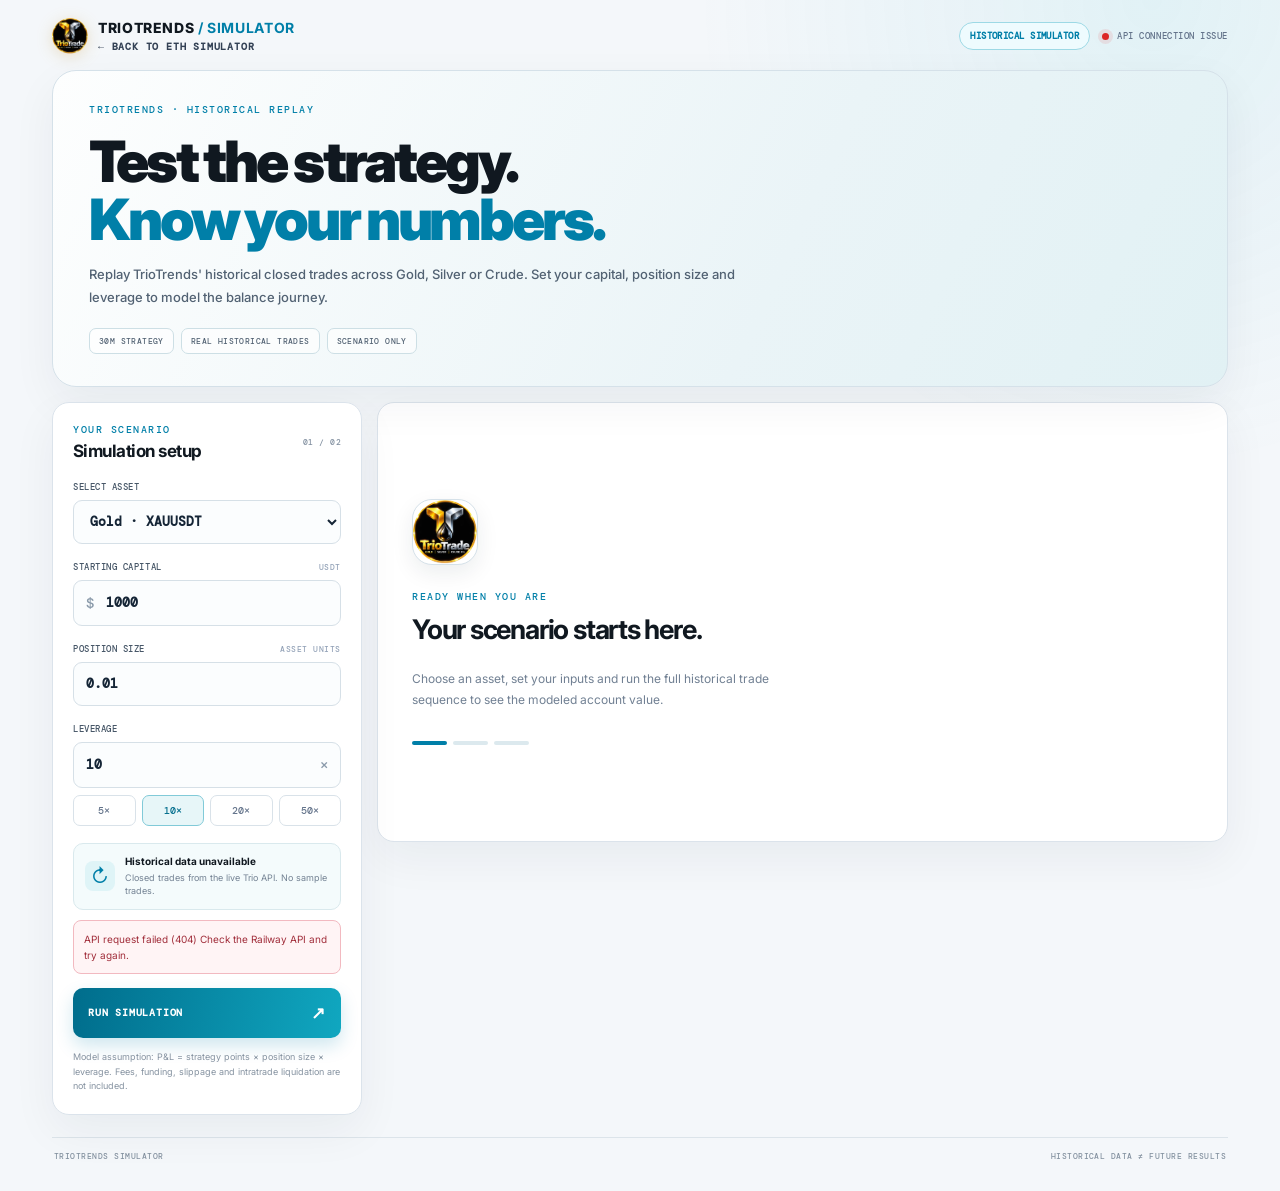
==== trio/index.html @ 28273175 "TRIO SIM v1.01.2" ====
<!doctype html>
<html lang="en">
<head>
<meta charset="utf-8">
<meta name="viewport" content="width=device-width,initial-scale=1,viewport-fit=cover">
<meta name="theme-color" content="#f8fafc">
<title>TrioTrade Simulator | ETHSim</title>
<link rel="stylesheet" href="/trio/trio.css?v=1">
</head>
<body>
<div class="shell">
  <header class="topbar">
    <div class="brand-wrap">
      <img class="brand-logo" src="/trio/trio-logo.png" alt="TrioTrade logo">
      <div class="brand-copy"><div class="brand-name">TRIOTRENDS <span>/ SIMULATOR</span></div><a class="back" href="/" aria-label="Back to ETH simulator">← BACK TO ETH SIMULATOR</a></div>
    </div>
    <div class="top-actions"><span class="install-chip">HISTORICAL SIMULATOR</span><div class="api-state"><i id="apiDot"></i><span id="apiState">CONNECTING TO TRIO API</span></div></div>
  </header>

  <section class="hero">
    <div class="eyebrow">TRIOTRENDS · HISTORICAL REPLAY</div>
    <div class="hero-grid">
      <div>
        <h1>Test the strategy.<br><span>Know your numbers.</span></h1>
        <p>Replay TrioTrends' historical closed trades across Gold, Silver or Crude. Set your capital, position size and leverage to model the balance journey.</p>
        <div class="pills"><span>30M STRATEGY</span><span>REAL HISTORICAL TRADES</span><span>SCENARIO ONLY</span></div>
  </section>

  <main class="layout">
    <aside class="panel controls">
      <div class="panel-head"><div><div class="kicker">YOUR SCENARIO</div><h2>Simulation setup</h2></div><span class="step">01 / 02</span></div>
      <label for="asset">SELECT ASSET</label>
      <select id="asset"><option value="GOLD">Gold · XAUUSDT</option><option value="SILVER">Silver · XAGUSDT</option><option value="CRUDE">Crude · CLUSDT</option></select>
      <div class="field"><label for="capital">STARTING CAPITAL <small>USDT</small></label><div class="input-wrap"><span>$</span><input id="capital" type="number" min="0.01" step="any" value="1000" inputmode="decimal"></div></div>
      <div class="field"><label for="size">POSITION SIZE <small>ASSET UNITS</small></label><input id="size" type="number" min="0.000001" step="any" value="0.01" inputmode="decimal"></div>
      <div class="field"><label for="leverage">LEVERAGE</label><div class="input-wrap"><input id="leverage" type="number" min="1" max="125" step="1" value="10" inputmode="numeric"><span class="suffix">×</span></div><div class="quick-leverage"><button type="button" data-lev="5">5×</button><button type="button" data-lev="10" class="chosen">10×</button><button type="button" data-lev="20">20×</button><button type="button" data-lev="50">50×</button></div></div>
      <div class="data-note"><span class="note-icon">↻</span><div><strong id="historyLabel">Loading historical trades…</strong><small>Closed trades from the live Trio API. No sample trades.</small></div></div>
      <div id="error" class="error" role="alert" hidden></div>
      <button id="run" class="run-button" type="button"><span>RUN SIMULATION</span><b>↗</b></button>
      <p class="model-note">Model assumption: P&amp;L = strategy points × position size × leverage. Fees, funding, slippage and intratrade liquidation are not included.</p>
    </aside>

    <section class="results-column">
      <div id="empty" class="panel empty-state"><div class="empty-mark"><img src="/trio/trio-logo.png" alt=""></div><div class="kicker">READY WHEN YOU ARE</div><h2>Your scenario starts here.</h2><p>Choose an asset, set your inputs and run the full historical trade sequence to see the modeled account value.</p><div class="empty-line"><span></span><span></span><span></span></div></div>
      <div id="results" hidden>
        <div class="result-heading"><div><div class="kicker" id="resultAsset">GOLD · HISTORICAL REPLAY</div><h2>Scenario results</h2><p id="resultPeriod">Based on historical closed trades.</p></div><span class="result-tag">SIMULATED</span></div>
        <div class="summary-grid">
          <article class="summary-card final-card"><span>FINAL BALANCE</span><strong id="finalBalance">$0.00</strong><small id="balanceChange">From $0.00 starting capital</small></article>
          <article class="summary-card"><span>NET P&amp;L</span><strong id="netPnl">$0.00</strong><small>Modeled, before costs</small></article>
          <article class="summary-card"><span>ROI</span><strong id="roi">0.00%</strong><small>Against starting capital</small></article>
          <article class="summary-card"><span>WIN RATE</span><strong id="winRate">0.00%</strong><small id="tradeCount">0 trades executed</small></article>
        </div>
        <div class="panel chart-panel"><div class="panel-head"><div><div class="kicker">EQUITY CURVE</div><h3>Balance through history</h3></div><span class="chart-unit">USDT</span></div><div id="chart" class="chart"><div class="chart-placeholder">Run a simulation to render the balance curve.</div></div><div class="chart-foot"><span>START <b id="chartStart">$0.00</b></span><span>LOWEST BALANCE <b id="lowestBalance">$0.00</b></span><span>END <b id="chartEnd">$0.00</b></span></div></div>
        <div class="stats-grid">
          <div class="stat-tile"><span>WINNING TRADES</span><b id="wins">0</b></div><div class="stat-tile"><span>LOSING TRADES</span><b id="losses">0</b></div><div class="stat-tile"><span>MAX DRAWDOWN</span><b id="drawdown">$0.00</b></div><div class="stat-tile"><span>LEVERAGE</span><b id="resultLeverage">10×</b></div>
        </div>
        <div class="panel trades-panel"><div class="panel-head"><div><div class="kicker">TRADE-BY-TRADE</div><h3>Historical replay log</h3></div><span class="step" id="tradeCountBadge">0 TRADES</span></div><div class="table-wrap"><table><thead><tr><th>#</th><th>SIDE</th><th>ENTRY</th><th>EXIT</th><th>POINTS</th><th>MODELED P&amp;L</th><th>BALANCE</th></tr></thead><tbody id="tradeRows"></tbody></table></div><div class="table-foot" id="tableFoot"></div></div>
      </div>
    </section>
  </main>
  <footer>TRIOTRENDS SIMULATOR <span>HISTORICAL DATA ≠ FUTURE RESULTS</span></footer>
</div>
<script src="/trio/trio.js?v=1"></script>
</body>
</html>
---- trio/trio.css ----
@import url('https://fonts.googleapis.com/css2?family=DM+Mono:wght@400;500&family=Inter:wght@400;500;600;700;800;900&display=swap');
:root{--ink:#101820;--muted:#64748b;--line:#dbe3eb;--panel:#fff;--bg:#f4f7fa;--cyan:#007fa8;--cyan2:#20b5cf;--green:#087f5b;--red:#c43b4d;--gold:#c68a17;--shadow:0 16px 45px rgba(17,38,56,.055)}
*{box-sizing:border-box}html{background:var(--bg);scroll-behavior:smooth}body{margin:0;color:var(--ink);font-family:Inter,system-ui,sans-serif;background:radial-gradient(ellipse at 90% 0%,rgba(32,181,207,.09),transparent 28%),var(--bg)}button,input,select{font:inherit}.shell{max-width:1220px;margin:0 auto;padding:18px 22px 30px}.topbar{display:flex;align-items:center;justify-content:space-between;margin-bottom:16px}.back{display:inline-flex;gap:9px;align-items:center;text-decoration:none;color:#334155;font:800 10px 'DM Mono',monospace;letter-spacing:.08em}.back:first-letter{font-size:18px}.back:hover{color:var(--cyan)}.api-state{display:flex;gap:8px;align-items:center;color:#64748b;font:500 9px 'DM Mono',monospace;letter-spacing:.06em}.api-state i{width:7px;height:7px;border-radius:50%;background:#d97706;box-shadow:0 0 0 4px rgba(217,119,6,.1)}.api-state.online i{background:#059669;box-shadow:0 0 0 4px rgba(5,150,105,.1)}.api-state.offline i{background:#dc2626;box-shadow:0 0 0 4px rgba(220,38,38,.1)}.hero{position:relative;overflow:hidden;border:1px solid #d5e1e9;border-radius:24px;background:linear-gradient(115deg,#fdfefe 0%,#eaf4f7 62%,#e1f1f4 100%);padding:32px 36px;box-shadow:var(--shadow)}.eyebrow,.kicker{color:var(--cyan);font:500 10px 'DM Mono',monospace;letter-spacing:.15em}.hero-grid{display:grid;grid-template-columns:minmax(0,1fr) 300px;align-items:center;gap:20px}.hero h1{font-size:clamp(34px,5vw,57px);line-height:1.02;letter-spacing:-.055em;margin:17px 0 14px;font-weight:900}.hero h1 span{color:var(--cyan)}.hero p{max-width:650px;margin:0;color:#526273;font-size:13px;line-height:1.75;font-weight:500}.pills{display:flex;flex-wrap:wrap;gap:7px;margin-top:19px}.pills span{padding:7px 9px;border:1px solid #cddfe5;border-radius:7px;background:rgba(255,255,255,.65);color:#526273;font:500 8px 'DM Mono',monospace;letter-spacing:.05em}.hero-orbit{height:210px;position:relative;display:grid;place-items:center}.orbit-ring{position:absolute;border:1px solid rgba(0,127,168,.22);border-radius:50%;transform:rotate(-25deg)}.ring-a{width:180px;height:180px}.ring-b{width:240px;height:118px;transform:rotate(45deg)}.orbit-core,.empty-mark{display:grid;place-items:center;width:86px;height:86px;border-radius:26px;background:linear-gradient(145deg,#0b2637,#006f8e);color:#fff;font-size:36px;font-weight:900;letter-spacing:-.08em;box-shadow:0 16px 35px rgba(0,127,168,.24);transform:rotate(-7deg)}.orbit-core span,.empty-mark span{color:#5ee1e6;font-size:18px;align-self:start;margin-top:20px;margin-left:-3px}.orbit-tag{position:absolute;padding:6px 9px;border-radius:7px;background:#fff;border:1px solid var(--line);font:500 8px 'DM Mono',monospace;box-shadow:0 4px 12px rgba(0,0,0,.04)}.tag-gold{top:18px;left:45px;color:#9a6a0a}.tag-silver{right:18px;top:60px;color:#475569}.tag-crude{left:60px;bottom:16px;color:#334155}.layout{display:grid;grid-template-columns:310px minmax(0,1fr);gap:15px;margin-top:15px;align-items:start}.panel{background:var(--panel);border:1px solid var(--line);border-radius:17px;box-shadow:var(--shadow)}.controls{padding:20px;position:sticky;top:12px}.panel-head{display:flex;align-items:center;justify-content:space-between;gap:12px;margin-bottom:20px}.panel-head h2,.panel-head h3{margin:5px 0 0;font-size:17px;letter-spacing:-.03em}.step{color:#8290a0;font:500 8px 'DM Mono',monospace;letter-spacing:.06em;white-space:nowrap}.controls>label,.field label{display:flex;justify-content:space-between;align-items:center;margin:16px 0 7px;color:#465667;font:500 9px 'DM Mono',monospace;letter-spacing:.06em}.field label{margin-top:17px}.field label small{color:#94a3b8;font-size:8px}.controls select,.field input{width:100%;height:44px;padding:0 12px;border:1px solid #d6e0e7;border-radius:9px;background:#fbfdfe;color:#152536;font:600 13px 'DM Mono',monospace;outline:0}.controls select:focus,.field input:focus{border-color:#47a8c1;box-shadow:0 0 0 3px rgba(32,181,207,.12)}.input-wrap{display:flex;align-items:center;border:1px solid #d6e0e7;border-radius:9px;background:#fbfdfe}.input-wrap:focus-within{border-color:#47a8c1;box-shadow:0 0 0 3px rgba(32,181,207,.12)}.input-wrap span{padding-left:12px;color:#8a9aaa;font:500 14px 'DM Mono',monospace}.input-wrap .suffix{padding:0 12px 0 0}.input-wrap input{border:0!important;box-shadow:none!important;background:transparent}.quick-leverage{display:grid;grid-template-columns:repeat(4,1fr);gap:6px;margin-top:7px}.quick-leverage button{border:1px solid #d9e2e9;background:#fff;color:#64748b;border-radius:7px;padding:8px 4px;font:500 10px 'DM Mono',monospace;cursor:pointer}.quick-leverage button.chosen{background:#e7f6f8;border-color:#81cad8;color:#006d8c}.data-note{display:flex;gap:10px;align-items:center;margin-top:17px;padding:11px;border:1px solid #d9e9ed;border-radius:10px;background:#f4fbfc}.note-icon{display:grid;place-items:center;flex:none;width:30px;height:30px;border-radius:8px;background:#dff4f7;color:#007fa8;font-size:19px}.data-note strong{display:block;font-size:10px}.data-note small{display:block;margin-top:4px;color:#738293;font-size:9px;line-height:1.5}.run-button{width:100%;display:flex;align-items:center;justify-content:space-between;margin-top:14px;padding:14px 15px;border:0;border-radius:10px;background:linear-gradient(100deg,#006d8c,#10a7c0);color:#fff;font:800 10px 'DM Mono',monospace;letter-spacing:.08em;cursor:pointer;box-shadow:0 8px 18px rgba(0,127,168,.19);transition:transform .18s,opacity .18s}.run-button:hover{transform:translateY(-1px)}.run-button:disabled{opacity:.55;cursor:wait}.run-button b{font-size:17px}.model-note{margin:12px 0 0;color:#8592a0;font-size:9px;line-height:1.65}.error{margin-top:10px;padding:10px;border:1px solid #f2b9c0;background:#fff4f5;color:#a12e3b;border-radius:8px;font-size:10px;line-height:1.6}.results-column{min-width:0}.empty-state{min-height:440px;display:flex;flex-direction:column;align-items:flex-start;justify-content:center;padding:34px}.empty-mark{width:66px;height:66px;border-radius:20px;font-size:28px;margin-bottom:25px}.empty-mark span{font-size:13px;margin-top:15px}.empty-state h2{margin:10px 0;font-size:27px;letter-spacing:-.045em}.empty-state p{max-width:390px;color:#718093;font-size:12px;line-height:1.8}.empty-line{display:flex;gap:6px;margin-top:18px}.empty-line span{width:35px;height:4px;border-radius:4px;background:#dce9ee}.empty-line span:first-child{background:var(--cyan)}.result-heading{display:flex;justify-content:space-between;align-items:flex-end;gap:10px;margin:2px 2px 13px}.result-heading h2{margin:6px 0 3px;font-size:23px;letter-spacing:-.04em}.result-heading p{margin:0;color:#7b8997;font-size:10px;line-height:1.6}.result-tag{padding:7px 9px;border:1px solid #cde4e8;border-radius:7px;background:#f0fbfc;color:#00748e;font:500 8px 'DM Mono',monospace;white-space:nowrap}.summary-grid{display:grid;grid-template-columns:repeat(4,minmax(0,1fr));gap:8px}.summary-card{min-width:0;padding:14px;border:1px solid var(--line);border-radius:12px;background:#fff;box-shadow:0 7px 18px rgba(17,38,56,.025)}.summary-card span,.stat-tile span{display:block;color:#7b8997;font:500 8px 'DM Mono',monospace;letter-spacing:.07em}.summary-card strong{display:block;overflow:hidden;text-overflow:ellipsis;margin:10px 0 6px;font:700 clamp(15px,2vw,23px) 'DM Mono',monospace;white-space:nowrap}.summary-card small{display:block;color:#8592a0;font-size:8px;line-height:1.5}.final-card{background:linear-gradient(140deg,#f0fbfc,#fff);border-color:#c8e7ec}.positive{color:var(--green)!important}.negative{color:var(--red)!important}.chart-panel,.trades-panel{margin-top:12px;padding:17px}.chart-unit{padding:6px 8px;border:1px solid var(--line);border-radius:6px;color:#7b8997;font:500 8px 'DM Mono',monospace}.chart{height:220px;position:relative;overflow:hidden}.chart svg{width:100%;height:100%;display:block}.chart-placeholder{height:100%;display:grid;place-items:center;color:#94a3b8;font-size:10px}.chart-foot{display:flex;justify-content:space-between;gap:8px;border-top:1px solid #edf1f4;padding-top:11px;color:#8794a1;font:500 8px 'DM Mono',monospace}.chart-foot b{display:block;margin-top:5px;color:#34475a;font-size:10px}.stats-grid{display:grid;grid-template-columns:repeat(4,1fr);gap:8px;margin-top:9px}.stat-tile{padding:13px;border:1px solid var(--line);border-radius:10px;background:#fff}.stat-tile b{display:block;margin-top:8px;color:#1e3344;font:700 17px 'DM Mono',monospace}.table-wrap{width:100%;overflow:auto}.table-wrap table{width:100%;border-collapse:collapse;white-space:nowrap}.table-wrap th{padding:10px 9px;border-bottom:1px solid #dfe7ec;text-align:left;color:#8a97a4;font:500 8px 'DM Mono',monospace;letter-spacing:.06em}.table-wrap td{padding:10px 9px;border-bottom:1px solid #eef2f5;color:#3d4d5c;font:500 10px 'DM Mono',monospace}.table-wrap tbody tr:hover{background:#f8fbfc}.side-long{color:var(--green)!important}.side-short{color:#a56e0a!important}.table-foot{margin-top:10px;color:#94a0ad;font-size:9px;line-height:1.6}footer{display:flex;justify-content:space-between;gap:10px;margin-top:22px;padding:13px 2px 0;border-top:1px solid #dce4ea;color:#8492a0;font:500 8px 'DM Mono',monospace;letter-spacing:.06em}
@media(max-width:900px){.hero-grid{grid-template-columns:1fr 200px}.hero-orbit{transform:scale(.82);margin:-15px -25px}.layout{grid-template-columns:280px minmax(0,1fr)}.summary-grid{grid-template-columns:repeat(2,minmax(0,1fr))}.stats-grid{grid-template-columns:repeat(2,1fr)}}
@media(max-width:680px){.shell{padding:12px 11px 24px}.hero{padding:24px 20px;border-radius:18px}.hero-grid{display:block}.hero h1{font-size:39px}.hero p{font-size:12px}.hero-orbit{position:absolute;right:-60px;top:2px;opacity:.18;pointer-events:none;transform:scale(.72)}.pills{max-width:290px}.layout{grid-template-columns:1fr}.controls{position:static;padding:17px}.empty-state{min-height:290px;padding:24px}.summary-grid{gap:6px}.summary-card{padding:11px}.summary-card strong{font-size:17px}.chart-panel,.trades-panel{padding:12px}.chart{height:185px}.chart-foot{flex-wrap:wrap}.stats-grid{gap:6px}.stat-tile{padding:11px}.result-heading h2{font-size:20px}.result-heading p{max-width:260px}footer{font-size:7px}.back{font-size:9px}.api-state{font-size:8px}}
@media(prefers-reduced-motion:reduce){*{scroll-behavior:auto!important;transition:none!important}}

/* Trio branding, matching ETHSim's compact visual system */
.brand-wrap{display:flex;align-items:center;gap:10px;min-width:0}
.brand-logo{width:36px;height:36px;object-fit:contain;border-radius:50%;animation:trioBreath 4.2s ease-in-out infinite;filter:drop-shadow(0 3px 8px rgba(198,138,23,.22))}
.brand-copy{display:flex;flex-direction:column;gap:4px}
.brand-name{font:800 14px Inter,system-ui,sans-serif;letter-spacing:.045em;color:#101820;white-space:nowrap}
.brand-name span{font-weight:700;color:#007fa8}
.top-actions{display:flex;align-items:center;gap:12px}
.install-chip{padding:7px 10px;border:1px solid #9dd9e5;border-radius:999px;background:#eefbfe;color:#007fa8;font:700 9px 'DM Mono',monospace;letter-spacing:.05em;white-space:nowrap}
.hero-orbit{height:190px;min-width:0;display:grid;place-items:center;position:relative}
.hero-trio-logo{display:block;width:154px;height:154px;object-fit:contain;border-radius:50%;animation:trioBreath 4.2s ease-in-out infinite;filter:drop-shadow(0 10px 22px rgba(198,138,23,.2))}
.empty-mark{overflow:hidden;background:#fff;border:1px solid #d5e1e9;box-shadow:0 8px 22px rgba(17,38,56,.08);transform:none}
.empty-mark img{width:100%;height:100%;object-fit:contain;border-radius:50%;animation:trioBreath 4.2s ease-in-out infinite}
@keyframes trioBreath{0%,100%{transform:scale(1);filter:drop-shadow(0 4px 9px rgba(198,138,23,.16))}50%{transform:scale(1.035);filter:drop-shadow(0 7px 15px rgba(198,138,23,.3))}}
@media(max-width:680px){.topbar{align-items:flex-start;gap:10px}.brand-logo{width:30px;height:30px}.brand-name{font-size:12px}.top-actions{align-items:flex-end;flex-direction:column;gap:6px}.install-chip{font-size:8px;padding:5px 7px}.api-state{max-width:145px}.hero-orbit{position:absolute;right:-22px;top:30px;width:110px;height:110px;opacity:.22;transform:none;margin:0}.hero-trio-logo{width:100px;height:100px}.hero-grid>div:first-child{position:relative;z-index:1}.hero h1{max-width:90%;font-size:clamp(31px,8vw,39px)}.hero p{max-width:75%}.pills{max-width:75%}}
@media(prefers-reduced-motion:reduce){.brand-logo,.hero-trio-logo,.empty-mark img{animation:none}}
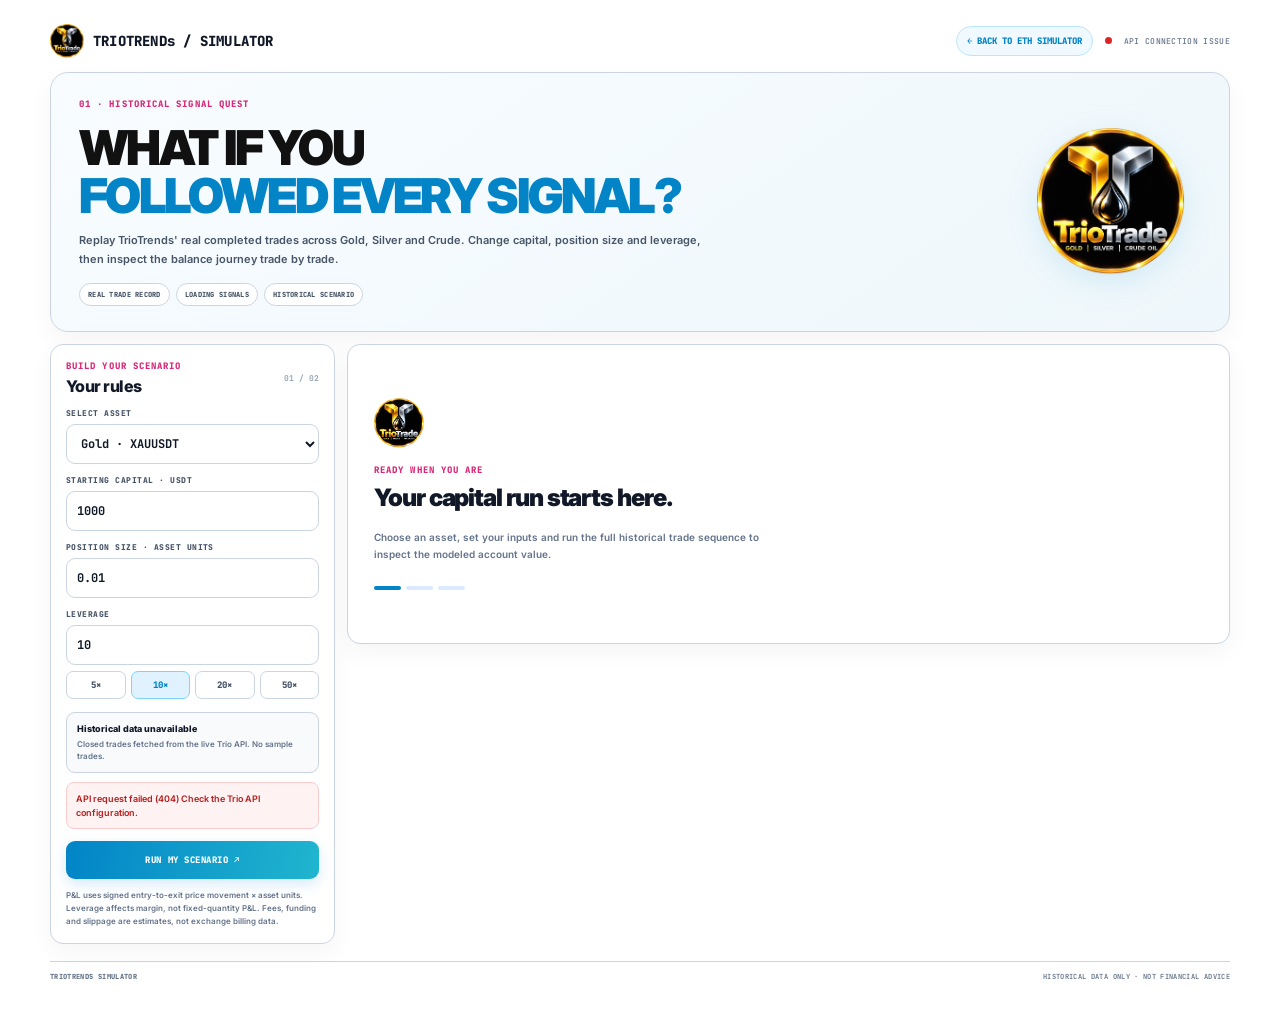
==== commit 2354be2f: "TRIO SIM v1.01.7" ====
--- a/trio/index.html
+++ b/trio/index.html
@@ -4,62 +4,51 @@
 <meta charset="utf-8">
 <meta name="viewport" content="width=device-width,initial-scale=1,viewport-fit=cover">
 <meta name="theme-color" content="#f8fafc">
-<title>TrioTrade Simulator | ETHSim</title>
-<link rel="stylesheet" href="/trio/trio.css?v=1">
+<title>TrioTrends Simulator | ETHSim</title>
+<link rel="stylesheet" href="/css/sip.css?v=ethsim-clone-1">
+<link rel="stylesheet" href="/trio/trio.css?v=cost-month-dd-1">
 </head>
 <body>
-<div class="shell">
-  <header class="topbar">
-    <div class="brand-wrap">
-      <img class="brand-logo" src="/trio/trio-logo.png" alt="TrioTrade logo">
-      <div class="brand-copy"><div class="brand-name">TRIOTRENDS <span>/ SIMULATOR</span></div><a class="back" href="/" aria-label="Back to ETH simulator">← BACK TO ETH SIMULATOR</a></div>
-    </div>
-    <div class="top-actions"><span class="install-chip">HISTORICAL SIMULATOR</span><div class="api-state"><i id="apiDot"></i><span id="apiState">CONNECTING TO TRIO API</span></div></div>
+<div class="app trio-app">
+  <header class="top trio-topbar">
+    <div class="brand"><img src="/trio/trio-logo.png" alt="TrioTrade logo"><span>TRIOTRENDs / SIMULATOR</span></div>
+    <div class="top-right"><a class="trio-install" href="/">← BACK TO ETH SIMULATOR</a><div class="live" id="apiState"><i id="apiDot"></i> CONNECTING TO TRIO API</div></div>
   </header>
-
-  <section class="hero">
-    <div class="eyebrow">TRIOTRENDS · HISTORICAL REPLAY</div>
-    <div class="hero-grid">
-      <div>
-        <h1>Test the strategy.<br><span>Know your numbers.</span></h1>
-        <p>Replay TrioTrends' historical closed trades across Gold, Silver or Crude. Set your capital, position size and leverage to model the balance journey.</p>
-        <div class="pills"><span>30M STRATEGY</span><span>REAL HISTORICAL TRADES</span><span>SCENARIO ONLY</span></div>
+  <section class="hero trio-hero">
+    <div class="trio-hero-copy"><div class="trio-kicker">01 · HISTORICAL SIGNAL QUEST</div><h1>WHAT IF YOU<br><span>FOLLOWED EVERY SIGNAL?</span></h1><p>Replay TrioTrends' real completed trades across Gold, Silver and Crude. Change capital, position size and leverage, then inspect the balance journey trade by trade.</p><div class="trio-pills"><span>REAL TRADE RECORD</span><span id="loadedCount">LOADING SIGNALS</span><span>HISTORICAL SCENARIO</span></div></div>
+    <div class="trio-hero-mark"><img src="/trio/trio-logo.png" alt="TrioTrade Gold Silver Crude Oil"></div>
   </section>
-
-  <main class="layout">
-    <aside class="panel controls">
-      <div class="panel-head"><div><div class="kicker">YOUR SCENARIO</div><h2>Simulation setup</h2></div><span class="step">01 / 02</span></div>
-      <label for="asset">SELECT ASSET</label>
-      <select id="asset"><option value="GOLD">Gold · XAUUSDT</option><option value="SILVER">Silver · XAGUSDT</option><option value="CRUDE">Crude · CLUSDT</option></select>
-      <div class="field"><label for="capital">STARTING CAPITAL <small>USDT</small></label><div class="input-wrap"><span>$</span><input id="capital" type="number" min="0.01" step="any" value="1000" inputmode="decimal"></div></div>
-      <div class="field"><label for="size">POSITION SIZE <small>ASSET UNITS</small></label><input id="size" type="number" min="0.000001" step="any" value="0.01" inputmode="decimal"></div>
-      <div class="field"><label for="leverage">LEVERAGE</label><div class="input-wrap"><input id="leverage" type="number" min="1" max="125" step="1" value="10" inputmode="numeric"><span class="suffix">×</span></div><div class="quick-leverage"><button type="button" data-lev="5">5×</button><button type="button" data-lev="10" class="chosen">10×</button><button type="button" data-lev="20">20×</button><button type="button" data-lev="50">50×</button></div></div>
-      <div class="data-note"><span class="note-icon">↻</span><div><strong id="historyLabel">Loading historical trades…</strong><small>Closed trades from the live Trio API. No sample trades.</small></div></div>
-      <div id="error" class="error" role="alert" hidden></div>
-      <button id="run" class="run-button" type="button"><span>RUN SIMULATION</span><b>↗</b></button>
-      <p class="model-note">Model assumption: P&amp;L = strategy points × position size × leverage. Fees, funding, slippage and intratrade liquidation are not included.</p>
+  <main class="trio-layout">
+    <aside class="card trio-controls">
+      <div class="trio-section-head"><div><div class="trio-kicker">BUILD YOUR SCENARIO</div><h2>Your rules</h2></div><span class="trio-step">01 / 02</span></div>
+      <div class="field"><label for="asset">SELECT ASSET</label><select id="asset"><option value="GOLD">Gold · XAUUSDT</option><option value="SILVER">Silver · XAGUSDT</option><option value="CRUDE">Crude · CLUSDT</option></select></div>
+      <div class="field"><label for="capital">STARTING CAPITAL · USDT</label><input id="capital" type="number" min="0.01" step="any" value="1000" inputmode="decimal"></div>
+      <div class="field"><label for="size">POSITION SIZE · ASSET UNITS</label><input id="size" type="number" min="0.000001" step="any" value="0.01" inputmode="decimal"></div>
+      <div class="field"><label for="leverage">LEVERAGE</label><input id="leverage" type="number" min="1" max="125" step="1" value="10" inputmode="numeric"><div class="trio-quick-lev"><button type="button" data-lev="5">5×</button><button type="button" data-lev="10" class="chosen">10×</button><button type="button" data-lev="20">20×</button><button type="button" data-lev="50">50×</button></div></div>
+      <div class="trio-data-note"><strong id="historyLabel">Loading historical trades…</strong><small>Closed trades fetched from the live Trio API. No sample trades.</small></div>
+      <div id="error" class="trio-error" role="alert" hidden></div>
+      <button id="run" class="run" type="button">RUN MY SCENARIO ↗</button>
+      <p class="trio-model-note">P&amp;L uses signed entry-to-exit price movement × asset units. Leverage affects margin, not fixed-quantity P&amp;L. Fees, funding and slippage are estimates, not exchange billing data.</p>
     </aside>
-
-    <section class="results-column">
-      <div id="empty" class="panel empty-state"><div class="empty-mark"><img src="/trio/trio-logo.png" alt=""></div><div class="kicker">READY WHEN YOU ARE</div><h2>Your scenario starts here.</h2><p>Choose an asset, set your inputs and run the full historical trade sequence to see the modeled account value.</p><div class="empty-line"><span></span><span></span><span></span></div></div>
+    <section class="trio-results-column">
+      <div id="empty" class="card trio-empty"><div class="trio-empty-logo"><img src="/trio/trio-logo.png" alt=""></div><div class="trio-kicker">READY WHEN YOU ARE</div><h2>Your capital run starts here.</h2><p>Choose an asset, set your inputs and run the full historical trade sequence to inspect the modeled account value.</p><div class="trio-progress"><i></i><i></i><i></i></div></div>
       <div id="results" hidden>
-        <div class="result-heading"><div><div class="kicker" id="resultAsset">GOLD · HISTORICAL REPLAY</div><h2>Scenario results</h2><p id="resultPeriod">Based on historical closed trades.</p></div><span class="result-tag">SIMULATED</span></div>
-        <div class="summary-grid">
-          <article class="summary-card final-card"><span>FINAL BALANCE</span><strong id="finalBalance">$0.00</strong><small id="balanceChange">From $0.00 starting capital</small></article>
-          <article class="summary-card"><span>NET P&amp;L</span><strong id="netPnl">$0.00</strong><small>Modeled, before costs</small></article>
-          <article class="summary-card"><span>ROI</span><strong id="roi">0.00%</strong><small>Against starting capital</small></article>
-          <article class="summary-card"><span>WIN RATE</span><strong id="winRate">0.00%</strong><small id="tradeCount">0 trades executed</small></article>
+        <div class="trio-result-heading"><div><div class="trio-kicker" id="resultAsset">GOLD · HISTORICAL REPLAY</div><h2>Scenario results</h2><p id="resultPeriod">Based on historical closed trades.</p></div><span class="trio-badge">HISTORICAL ONLY</span></div>
+        <div class="trio-summary">
+          <div class="trio-metric trio-final"><small>FINAL BALANCE</small><strong id="finalBalance">$0.00</strong><em id="balanceChange">From $0.00 starting capital</em></div>
+          <div class="trio-metric"><small>NET P&amp;L AFTER EST. COSTS</small><strong id="netPnl">$0.00</strong></div><div class="trio-metric"><small>TOTAL ROI</small><strong id="roi">0.00%</strong></div><div class="trio-metric"><small>WIN RATE</small><strong id="winRate">0.00%</strong><em id="tradeCount">0 trades</em></div>
+          <div class="trio-metric"><small>WORST SINGLE-TRADE LOSS</small><strong id="worstLoss">$0.00</strong><em id="worstLossPct">0.00% of previous capital</em></div><div class="trio-metric"><small>WINNING TRADES</small><strong id="wins">0</strong></div><div class="trio-metric"><small>LOSING TRADES</small><strong id="losses">0</strong></div><div class="trio-metric"><small>LOWEST BALANCE</small><strong id="lowestBalance">$0.00</strong></div>
+          <div class="trio-metric cost-fee"><small>EST. TRADING FEES</small><strong id="tradingFees">$0.00</strong><em>0.05% each side · taker estimate</em></div><div class="trio-metric cost-funding"><small>EST. FUNDING</small><strong id="fundingFees">$0.00</strong><em>0.01% per 8h held · estimate</em></div><div class="trio-metric cost-slip"><small>EST. SLIPPAGE</small><strong id="slippageFees">$0.00</strong><em>0.02% each side · estimate</em></div><div class="trio-metric"><small>LEVERAGE</small><strong id="resultLeverage">10×</strong><em>Margin requirement only</em></div>
         </div>
-        <div class="panel chart-panel"><div class="panel-head"><div><div class="kicker">EQUITY CURVE</div><h3>Balance through history</h3></div><span class="chart-unit">USDT</span></div><div id="chart" class="chart"><div class="chart-placeholder">Run a simulation to render the balance curve.</div></div><div class="chart-foot"><span>START <b id="chartStart">$0.00</b></span><span>LOWEST BALANCE <b id="lowestBalance">$0.00</b></span><span>END <b id="chartEnd">$0.00</b></span></div></div>
-        <div class="stats-grid">
-          <div class="stat-tile"><span>WINNING TRADES</span><b id="wins">0</b></div><div class="stat-tile"><span>LOSING TRADES</span><b id="losses">0</b></div><div class="stat-tile"><span>MAX DRAWDOWN</span><b id="drawdown">$0.00</b></div><div class="stat-tile"><span>LEVERAGE</span><b id="resultLeverage">10×</b></div>
-        </div>
-        <div class="panel trades-panel"><div class="panel-head"><div><div class="kicker">TRADE-BY-TRADE</div><h3>Historical replay log</h3></div><span class="step" id="tradeCountBadge">0 TRADES</span></div><div class="table-wrap"><table><thead><tr><th>#</th><th>SIDE</th><th>ENTRY</th><th>EXIT</th><th>POINTS</th><th>MODELED P&amp;L</th><th>BALANCE</th></tr></thead><tbody id="tradeRows"></tbody></table></div><div class="table-foot" id="tableFoot"></div></div>
+        <section class="card trio-risk-card"><div class="trio-section-head"><div><div class="trio-kicker">02 · WORST TRADE BY CAPITAL IMPACT</div><h3 id="worstTradeTitle">Largest single-trade capital loss</h3></div><span class="trio-badge pink">TRADE LEVEL</span></div><p id="worstTradeSub">The trade with the largest difference between capital before and after that trade.</p><div class="trio-risk-grid"><div><small>TRADE</small><strong id="worstTradeNumber">—</strong></div><div><small>SIDE</small><strong id="worstTradeSide">—</strong></div><div><small>CAPITAL BEFORE</small><strong id="worstBefore">—</strong></div><div><small>CAPITAL AFTER</small><strong id="worstAfter">—</strong></div><div><small>CAPITAL LOST</small><strong id="worstDiff">—</strong></div><div><small>LOSS % OF BEFORE</small><strong id="worstDiffPct">—</strong></div></div></section>
+        <section class="card trio-chart-card"><div class="trio-section-head"><div><div class="trio-kicker">03 · HISTORICAL EQUITY</div><h3>Balance journey</h3></div><span class="trio-badge">USDT</span></div><div id="chart" class="trio-chart"><div class="trio-chart-placeholder">Run a scenario to render the balance curve.</div></div></section>
+        <section class="card trio-month-card"><div class="trio-section-head"><div><div class="trio-kicker">04 · MONTHLY LEVELS</div><h3>Trade archive</h3></div><span class="trio-badge" id="tradeCountBadge">0 TRADES</span></div><label class="trio-month-label" for="monthSelect">OPEN MONTH</label><div class="trio-month-row"><select id="monthSelect"><option value="">Select a month</option></select><span id="monthSummary">Choose a month to inspect its trades.</span></div><div id="monthlySummary" class="trio-month-summary"></div><div id="monthlyTrades" class="trio-monthly-trades"><p class="trio-muted">Monthly trade details will appear here.</p></div></section>
+        <section class="trio-disclaimer"><strong>HISTORICAL PERFORMANCE ≠ FUTURE RESULTS</strong><p>Fees, funding and slippage are approximate assumptions. Actual results depend on contract specifications, fee tier, funding history, fills, liquidity, margin rules and liquidation. This is not a prediction or guarantee.</p></section>
       </div>
     </section>
   </main>
-  <footer>TRIOTRENDS SIMULATOR <span>HISTORICAL DATA ≠ FUTURE RESULTS</span></footer>
+  <footer class="trio-footer">TRIOTRENDS SIMULATOR <span>HISTORICAL DATA ONLY · NOT FINANCIAL ADVICE</span></footer>
 </div>
-<script src="/trio/trio.js?v=1"></script>
+<script src="/trio/trio.js?v=cost-month-dd-1"></script>
 </body>
-</html>
+</html>
--- a/css/sip.css
+++ b/css/sip.css
@@ -0,0 +1,534 @@
+/* ETHTRENDs SIP — full-width scenario details + mobile safe */
+.sip-mode-panel{margin-top:14px}
+.sip-layout{display:grid;grid-template-columns:300px minmax(0,1fr);gap:14px}
+.sip-input-card{position:sticky;top:10px;align-self:start;transition:box-shadow .2s ease,border-color .2s ease}
+.sip-results-card{min-height:500px;background:#fff;position:relative;animation:sipFadeIn .35s cubic-bezier(.16,1,.3,1) both}
+.sip-fixed-rule{display:flex;align-items:center;justify-content:space-between;margin:12px 0;padding:11px;border:1px solid rgba(2,132,199,.22);background:#f8fafc;border-radius:10px;transition:all .2s ease}
+.sip-fixed-rule:hover{border-color:rgba(2,132,199,.45);background:#f0f9ff}
+.sip-fixed-rule span{color:#475569;font:700 9px "JetBrains Mono",monospace}.sip-fixed-rule strong{color:#0284c7;font:800 12px "JetBrains Mono",monospace}
+.sip-position-preview{margin-top:12px;background:transparent!important;border:0!important;box-shadow:none!important}
+.sip-position-preview-title{color:#475569;font:700 9px "JetBrains Mono",monospace;letter-spacing:.06em;margin-bottom:7px}
+.sip-position-row{display:grid;grid-template-columns:repeat(5,minmax(0,1fr));gap:5px}
+.sip-position-item{border:1px solid #cbd5e1;background:#f8fafc;border-radius:8px;padding:8px 3px;text-align:center;transition:transform .18s ease,border-color .18s ease}
+.sip-position-item:hover{border-color:#94a3b8;transform:translateY(-1px)}
+.sip-position-item span{display:block;color:#475569;font:700 7px "JetBrains Mono",monospace}.sip-position-item strong{display:block;margin-top:4px;color:#111;font:800 9px "JetBrains Mono",monospace}
+.sip-position-preview .hint{margin-top:8px;color:#475569;font:600 9px/1.55 "Inter",sans-serif}
+.sip-status{margin-top:9px;border-radius:10px;padding:9px;background:#f8fafc;border:1px solid #cbd5e1;color:#475569;font:600 9px/1.5 "Inter",sans-serif;animation:sipSlideDown .25s ease both}
+.sip-status.success{border-color:rgba(5,150,105,.35);color:#047857;background:rgba(5,150,105,.05)}.sip-status.error{border-color:rgba(220,38,38,.3);color:#b91c1c;background:rgba(220,38,38,.06)}
+.sip-results-heading{margin-bottom:12px;animation:sipFadeInUp .35s ease both}.sip-results-heading .result-label{color:#db2777}
+.sip-results-heading h2{margin:5px 0;color:#111;font:800 clamp(22px,4vw,30px) "Inter",sans-serif}.sip-results-heading p{margin:0;color:#475569;font:600 10px/1.6 "Inter",sans-serif}
+.sip-summary{display:grid;grid-template-columns:repeat(4,minmax(0,1fr));gap:6px;margin-top:12px;animation:sipFadeInUp .4s ease both}
+.sip-summary-box{border:1px solid #cbd5e1;background:#fff;border-radius:9px;padding:9px;transition:transform .18s ease,border-color .18s ease,box-shadow .18s ease}
+.sip-summary-box:hover{transform:translateY(-2px);border-color:#94a3b8;box-shadow:0 4px 12px rgba(15,23,42,.05)}
+.sip-summary-box span{display:block;color:#475569;font:700 7px "JetBrains Mono",monospace}.sip-summary-box strong{display:block;margin-top:5px;color:#111;font:800 12px "JetBrains Mono",monospace;overflow-wrap:anywhere}
+
+/* Three compact cards stay together. Full details are rendered after all three cards. */
+.sip-scenario-list{display:grid;grid-template-columns:repeat(3,minmax(0,1fr));gap:10px;margin-top:14px;animation:sipFadeInUp .45s ease both}
+.sip-scenario-card{width:100%;min-width:0;text-align:left;cursor:pointer;border:1px solid #cbd5e1;background:#f8fafc;border-radius:13px;padding:12px;color:#111;transition:border-color .2s cubic-bezier(.16,1,.3,1),box-shadow .2s cubic-bezier(.16,1,.3,1),transform .2s cubic-bezier(.16,1,.3,1)}
+.sip-scenario-card:hover{border-color:rgba(2,132,199,.5);transform:translateY(-2px);box-shadow:0 6px 16px rgba(2,132,199,.08)}
+.sip-scenario-card.selected{border:2px solid #0284c7;background:linear-gradient(145deg,#eaf7ff,#fff);box-shadow:0 0 0 3px rgba(2,132,199,.12),0 8px 20px rgba(2,132,199,.08);transform:translateY(-1px)}
+.sip-scenario-top{display:flex;align-items:flex-start;justify-content:space-between;gap:8px}.sip-scenario-name{font:800 11px "JetBrains Mono",monospace}.sip-scenario-description{margin-top:3px;color:#475569;font:600 8px/1.35 "Inter",sans-serif}.sip-scenario-arrow{color:#0284c7;font:800 12px "JetBrains Mono",monospace;transition:transform .2s ease}
+.sip-scenario-card:hover .sip-scenario-arrow{transform:scale(1.2)}
+.sip-scenario-summary{display:grid;grid-template-columns:1fr 1fr;gap:5px;margin-top:10px}.sip-scenario-summary>div{border:1px solid #cbd5e1;background:#fff;border-radius:7px;padding:7px;min-width:0;transition:background .18s ease}.sip-scenario-card:hover .sip-scenario-summary>div{background:#fafafa}
+.sip-scenario-summary span{display:block;color:#475569;font:700 7px "JetBrains Mono",monospace}.sip-scenario-summary strong{display:block;margin-top:3px;color:#111;font:800 10px "JetBrains Mono",monospace;overflow-wrap:anywhere}.sip-card-hint{margin-top:8px;color:#0284c7;font:800 7px "JetBrains Mono",monospace;letter-spacing:.04em}
+
+/* Full-width detail panel below all three cards. */
+.sip-selected-detail{margin-top:12px;border:1px solid rgba(2,132,199,.35);border-radius:14px;background:linear-gradient(145deg,#f8fcff,#fff);padding:15px;animation:sipFadeInUp .3s cubic-bezier(.16,1,.3,1) both}
+.sip-selected-head{display:flex;align-items:flex-start;justify-content:space-between;gap:15px}.sip-selected-kicker{color:#0284c7;font:800 9px "JetBrains Mono",monospace;letter-spacing:.1em}.sip-selected-head h3{margin:5px 0 2px;color:#111;font:800 clamp(27px,4vw,40px) "Inter",sans-serif}.sip-selected-head p{margin:0;color:#475569;font:600 9px/1.5 "Inter",sans-serif}.sip-selected-roi{font:800 16px "JetBrains Mono",monospace;white-space:nowrap}
+.sip-detail-summary{display:grid;grid-template-columns:repeat(4,minmax(0,1fr));gap:6px;margin-top:12px}.sip-detail-summary>div{border:1px solid #cbd5e1;background:#fff;border-radius:9px;padding:9px;min-width:0;transition:transform .18s ease,border-color .18s ease}.sip-detail-summary>div:hover{border-color:#94a3b8;transform:translateY(-1px)}
+.sip-detail-summary span{display:block;color:#475569;font:700 7px "JetBrains Mono",monospace}.sip-detail-summary strong{display:block;margin-top:5px;color:#111;font:800 11px "JetBrains Mono",monospace;overflow-wrap:anywhere}
+.sip-detail-section{margin-top:15px}.sip-section-title{font:800 10px "JetBrains Mono",monospace;letter-spacing:.08em;color:#111;margin:0 0 7px}.sip-table-wrap{overflow-x:auto;margin-top:7px;border:1px solid #cbd5e1;border-radius:10px;background:#fff;-webkit-overflow-scrolling:touch}.sip-table{width:100%;border-collapse:collapse;min-width:760px}.sip-table th,.sip-table td{padding:8px;border-bottom:1px solid #e2e8f0;text-align:left;white-space:nowrap}.sip-table th{color:#475569;font:700 7px "JetBrains Mono",monospace;letter-spacing:.05em;background:#f8fafc}.sip-table td{color:#334155;font:700 9px "JetBrains Mono",monospace;transition:background .12s ease}.sip-table tbody tr:hover td{background:#f1f5f9}
+.sip-table tr:last-child td{border-bottom:0}
+
+.sip-monthly-accordion{margin-top:14px;border:1px solid #cbd5e1;border-radius:12px;background:#fff;overflow:hidden;transition:border-color .2s ease}.sip-monthly-accordion.open{border-color:#94a3b8}
+.sip-monthly-toggle{width:100%;border:0;background:#f8fafc;color:#111;display:flex;align-items:center;justify-content:space-between;gap:12px;text-align:left;padding:12px;cursor:pointer;transition:background .2s ease}
+.sip-monthly-toggle:hover{background:#f1f5f9}.sip-monthly-toggle b{display:block;font:800 10px "JetBrains Mono",monospace;letter-spacing:.06em}.sip-monthly-toggle small{display:block;margin-top:3px;color:#475569;font:600 8px "Inter",sans-serif}.sip-monthly-toggle>strong{color:#0284c7;font:900 18px "JetBrains Mono",monospace;transition:transform .2s ease}
+.sip-monthly-accordion.open .sip-monthly-toggle>strong{transform:rotate(90deg)}
+.sip-monthly-body{display:none;padding:0 10px 12px}.sip-monthly-accordion.open .sip-monthly-body{display:block;animation:sipSlideDown .25s ease both}.sip-month-group{margin-top:12px}.sip-month-group-title{display:flex;justify-content:space-between;gap:10px;margin:0 2px 5px;color:#111;font:800 9px "JetBrains Mono",monospace}.sip-month-group-title span:last-child{color:#0284c7}
+
+.sip-risk-card{margin-top:14px;border:1px solid rgba(219,39,119,.28);border-radius:12px;background:linear-gradient(145deg,#fff7fb,#f8fafc);padding:13px;transition:box-shadow .2s ease}
+.sip-risk-card:hover{box-shadow:0 4px 16px rgba(219,39,119,.08)}
+.sip-risk-head{display:flex;align-items:flex-start;justify-content:space-between;gap:12px}.sip-risk-head p{margin:3px 0 0;color:#475569;font:600 8px/1.55 "Inter",sans-serif}.sip-risk-badge{white-space:nowrap;border-radius:999px;padding:6px 9px;font:800 8px "JetBrains Mono",monospace;border:1px solid #cbd5e1;transition:all .2s ease}.sip-risk-badge.low{color:#047857;border-color:rgba(5,150,105,.3);background:rgba(5,150,105,.05)}.sip-risk-badge.moderate{color:#b45309;border-color:rgba(217,119,6,.3);background:rgba(217,119,6,.06)}.sip-risk-badge.high{color:#b91c1c;border-color:rgba(220,38,38,.3);background:rgba(220,38,38,.06)}
+.sip-risk-grid{display:grid;grid-template-columns:repeat(4,minmax(0,1fr));gap:6px;margin-top:10px}.sip-risk-grid>div{border:1px solid #cbd5e1;background:#fff;border-radius:8px;padding:9px;min-width:0;transition:transform .18s ease}.sip-risk-grid>div:hover{transform:translateY(-1px)}
+.sip-risk-grid span{display:block;color:#475569;font:700 7px "JetBrains Mono",monospace}.sip-risk-grid strong{display:block;margin-top:4px;color:#111;font:800 11px "JetBrains Mono",monospace;overflow-wrap:anywhere}.sip-risk-grid small{display:block;margin-top:4px;color:#64748b;font:600 8px/1.4 "Inter",sans-serif}.sip-risk-note{margin-top:9px;border:1px dashed rgba(2,132,199,.35);border-radius:8px;padding:9px;color:#475569;background:rgba(2,132,199,.035);font:600 8px/1.55 "Inter",sans-serif}.sip-risk-note b{color:#111}
+.sip-disclaimer{margin-top:14px;padding:11px;border:1px solid #cbd5e1;border-radius:10px;background:#f8fafc;color:#475569;font:600 8px/1.6 "Inter",sans-serif}.sip-disclaimer-title{color:#b91c1c;font:800 9px "JetBrains Mono",monospace;margin-bottom:4px}.sip-disclaimer-warning{margin-top:5px;color:#b91c1c;font:800 8px "JetBrains Mono",monospace}.sip-positive{color:#059669!important}.sip-negative{color:#dc2626!important}
+
+/* Animation Keyframes */
+@keyframes sipFadeIn{from{opacity:0}to{opacity:1}}
+@keyframes sipFadeInUp{from{opacity:0;transform:translateY(8px)}to{opacity:1;transform:translateY(0)}}
+@keyframes sipSlideDown{from{opacity:0;transform:translateY(-6px)}to{opacity:1;transform:translateY(0)}}
+
+@media(max-width:1000px){.sip-layout{grid-template-columns:1fr}.sip-input-card{position:relative;top:auto}}
+@media(max-width:760px){.sip-scenario-list{grid-template-columns:1fr}.sip-summary,.sip-detail-summary,.sip-risk-grid{grid-template-columns:1fr 1fr}.sip-selected-head{flex-direction:column;gap:6px}.sip-selected-detail{padding:11px}}
+@media(max-width:520px){.sip-summary,.sip-detail-summary,.sip-risk-grid{grid-template-columns:1fr}.sip-position-row{grid-template-columns:repeat(3,minmax(0,1fr))}.sip-selected-head h3{font-size:28px}.sip-monthly-body{padding:0 6px 10px}.sip-risk-head{flex-direction:column}.sip-risk-badge{align-self:flex-start}.sip-table{min-width:700px}}
+
+/* ===== FINAL MOBILE APP LAYOUT / PWA RESPONSIVENESS ===== */
+@media (max-width: 760px) {
+  html, body {
+    width: 100%;
+    max-width: 100%;
+    overflow-x: hidden;
+  }
+
+  body {
+    -webkit-text-size-adjust: 100%;
+  }
+
+  .app {
+    width: 100% !important;
+    max-width: 100% !important;
+    margin: 0 auto !important;
+    padding: 10px 10px 40px !important;
+  }
+
+  .main-grid,
+  .sip-layout {
+    grid-template-columns: minmax(0, 1fr) !important;
+    width: 100% !important;
+    max-width: 100% !important;
+    gap: 10px !important;
+  }
+
+  .input-card,
+  .main-grid > main,
+  .sip-input-card,
+  .sip-results-card {
+    width: 100% !important;
+    min-width: 0 !important;
+    max-width: 100% !important;
+  }
+
+  .hero {
+    width: 100% !important;
+    max-width: 100% !important;
+    min-height: 300px !important;
+  }
+
+  .hero-copy,
+  .hero-pills {
+    max-width: 74% !important;
+  }
+
+  /* Keep the ETH badge inside the hero and away from text/buttons. */
+  .hero-coin {
+    width: 64px !important;
+    height: 64px !important;
+    right: 10px !important;
+    bottom: 12px !important;
+    transform: none !important;
+  }
+
+  .hero-coin:before {
+    font-size: 17px !important;
+  }
+
+  .sip-scenario-list,
+  .sip-scenarios,
+  .scenario-list {
+    display: grid !important;
+    grid-template-columns: 1fr !important;
+    width: 100% !important;
+  }
+
+  .sip-scenario-card {
+    width: 100% !important;
+    min-width: 0 !important;
+  }
+
+  .sip-selected-detail,
+  .sip-detail,
+  .sip-detail-card {
+    width: 100% !important;
+    min-width: 0 !important;
+    max-width: 100% !important;
+  }
+
+  .sip-summary,
+  .sip-detail-summary {
+    grid-template-columns: 1fr 1fr !important;
+  }
+
+  .sip-risk-grid {
+    grid-template-columns: 1fr 1fr !important;
+  }
+
+  .sip-table-wrap,
+  .sip-monthly-table-wrap {
+    width: 100% !important;
+    max-width: 100% !important;
+    overflow-x: auto !important;
+    -webkit-overflow-scrolling: touch;
+  }
+
+  .sip-table-wrap table,
+  .sip-monthly-table-wrap table {
+    min-width: 680px;
+  }
+}
+
+@media (max-width: 480px) {
+  .app {
+    padding-left: 8px !important;
+    padding-right: 8px !important;
+  }
+
+  .sip-summary,
+  .sip-detail-summary,
+  .sip-risk-grid {
+    grid-template-columns: 1fr !important;
+  }
+
+  .hero {
+    border-radius: 18px !important;
+  }
+
+  .hero-coin {
+    width: 58px !important;
+    height: 58px !important;
+    right: 8px !important;
+    bottom: 10px !important;
+  }
+
+  .hero-copy,
+  .hero-pills {
+    max-width: 70% !important;
+  }
+}
+
+/* Compact historical hero on phones: reduce vertical dead space without changing desktop. */
+@media (max-width: 760px) {
+  .hero {
+    min-height: 235px !important;
+    padding: 20px 18px 18px !important;
+    border-radius: 18px !important;
+  }
+
+  .eyebrow {
+    font-size: 9px !important;
+    letter-spacing: .12em !important;
+    margin-bottom: 9px !important;
+  }
+
+  .hero h1 {
+    font-size: 34px !important;
+    line-height: .94 !important;
+    letter-spacing: -.035em !important;
+    max-width: 82% !important;
+  }
+
+  .hero-copy {
+    max-width: 78% !important;
+    font-size: 11px !important;
+    line-height: 1.45 !important;
+    margin: 11px 0 !important;
+  }
+
+  .hero-pills {
+    max-width: 80% !important;
+    gap: 5px !important;
+  }
+
+  .pill {
+    padding: 5px 8px !important;
+    font-size: 8px !important;
+  }
+
+  .hero-coin {
+    width: 54px !important;
+    height: 54px !important;
+    right: 9px !important;
+    bottom: 9px !important;
+  }
+
+  .hero-coin:before {
+    font-size: 15px !important;
+  }
+
+  .hero-coin:after {
+    font-size: 17px !important;
+    right: 4px !important;
+    top: 2px !important;
+  }
+}
+
+@media (max-width: 480px) {
+  .hero {
+    min-height: 225px !important;
+    padding: 18px 16px 16px !important;
+  }
+
+  .hero h1 {
+    font-size: 32px !important;
+  }
+
+  .hero-copy {
+    max-width: 80% !important;
+    font-size: 10.5px !important;
+    line-height: 1.4 !important;
+  }
+
+  .hero-pills {
+    max-width: 82% !important;
+  }
+
+  .hero-coin {
+    width: 50px !important;
+    height: 50px !important;
+    right: 8px !important;
+    bottom: 8px !important;
+  }
+
+  .hero-coin:before {
+    font-size: 14px !important;
+  }
+}
+
+/* SIP mode: keep the historical simulator hidden on mobile and desktop. */
+.main-grid.sip-hidden {
+  display: none !important;
+}
+
+/* SIP conservative projection banner — one shared notice above all three scenario cards */
+.sip-conservative-disclaimer{margin-top:14px;margin-bottom:12px;padding:13px 14px;border:1px solid rgba(219,39,119,.30);border-left:3px solid #0284c7;border-radius:11px;background:#fff7fb;color:#475569;font:600 9px/1.6 "Inter",sans-serif;text-align:left;animation:sipFadeInUp .4s ease both}
+.sip-conservative-title{color:#db2777;font:800 10px "JetBrains Mono",monospace;letter-spacing:.06em;margin-bottom:5px}
+.sip-conservative-copy{margin-top:4px}
+.sip-conservative-warning{margin-top:7px;padding-top:7px;border-top:1px solid rgba(203,213,225,.9);color:#b91c1c;font:800 8px/1.5 "JetBrains Mono",monospace}
+.projection-rate{display:inline-block;font-weight:900;animation:sipProjectionBreath 2.2s ease-in-out infinite}
+.rate-20{animation-delay:0s}.rate-40{animation-delay:.35s}.rate-60{animation-delay:.7s}
+@keyframes sipProjectionBreath{0%,100%{opacity:.55;transform:scale(1)}50%{opacity:1;transform:scale(1.1)}}
+.sip-total-amount-breathing{animation:sipTotalBreath 2.1s ease-in-out infinite;transform-origin:left center}
+@keyframes sipTotalBreath{0%,100%{opacity:.88;transform:scale(1)}50%{opacity:1;transform:scale(1.025)}}
+.sip-leverage-options{display:flex;gap:6px}
+.sip-leverage-btn{appearance:none;border:1px solid rgba(2,132,199,.3);background:#fff;color:#475569;border-radius:8px;padding:5px 10px;font:800 9px "JetBrains Mono",monospace;cursor:pointer}
+.sip-leverage-btn.active{border-color:#0284c7;background:#eaf7ff;color:#0284c7;box-shadow:0 0 0 2px rgba(2,132,199,.08)}
+@media(max-width:520px){.sip-conservative-disclaimer{padding:11px 12px;font-size:8px}.sip-conservative-title{font-size:9px}.sip-conservative-warning{font-size:7px}.sip-leverage-btn{padding:5px 9px}}
+
+
+/* ===== TRADE INTELLIGENCE: additive UI, existing SIP visuals preserved ===== */
+.sip-intelligence-card{margin-top:14px;border:1px solid rgba(2,132,199,.28);border-radius:12px;background:linear-gradient(145deg,#f7fcff,#fff);padding:13px}
+.sip-intelligence-head{display:flex;align-items:flex-start;justify-content:space-between;gap:12px}.sip-intelligence-head p{margin:3px 0 0;color:#475569;font:600 8px/1.55 "Inter",sans-serif;max-width:720px}.sip-intelligence-badge{white-space:nowrap;border:1px solid rgba(2,132,199,.25);border-radius:999px;padding:6px 9px;background:rgba(2,132,199,.05);color:#0284c7;font:800 8px "JetBrains Mono",monospace}
+.sip-intelligence-grid{display:grid;grid-template-columns:repeat(4,minmax(0,1fr));gap:6px;margin-top:10px}.sip-intelligence-grid>div{border:1px solid #cbd5e1;background:#fff;border-radius:8px;padding:9px;min-width:0}.sip-intelligence-grid span{display:block;color:#475569;font:700 7px "JetBrains Mono",monospace}.sip-intelligence-grid strong{display:block;margin-top:4px;color:#111;font:800 11px "JetBrains Mono",monospace;overflow-wrap:anywhere}.sip-intelligence-grid small{display:block;margin-top:4px;color:#64748b;font:600 8px/1.4 "Inter",sans-serif}
+@media(max-width:760px){.sip-intelligence-grid{grid-template-columns:1fr 1fr}.sip-intelligence-head{flex-direction:column}.sip-intelligence-badge{align-self:flex-start}}
+@media(max-width:520px){.sip-intelligence-grid{grid-template-columns:1fr}}
+
+
+/* ===== HISTORICAL TRADE DETAILS: MOBILE-SAFE + DISTINCT COST/EVIDENCE COLORS ===== */
+.details-grid{grid-template-columns:repeat(4,minmax(0,1fr));gap:7px;align-items:stretch}
+.detail{min-width:0;overflow:hidden;word-break:break-word;overflow-wrap:anywhere;transition:border-color .18s ease,background .18s ease,transform .18s ease,box-shadow .18s ease}
+.detail small{line-height:1.25}
+.detail b{min-width:0;max-width:100%;overflow-wrap:anywhere;word-break:break-word;line-height:1.3}
+.detail-entry,.detail-exit{border-color:rgba(2,132,199,.28)!important;background:#f0f9ff!important}
+.detail-balance{border-color:rgba(124,58,237,.25)!important;background:#f5f3ff!important}
+.detail-margin{border-color:rgba(217,119,6,.28)!important;background:#fffbeb!important}
+.detail-status{border-color:rgba(100,116,139,.28)!important;background:#f8fafc!important}
+.detail-pnl.profit-box,.detail-gross.profit-box{border-color:rgba(5,150,105,.38)!important;background:#f0fdf4!important}
+.detail-pnl.loss-box,.detail-gross.loss-box{border-color:rgba(220,38,38,.36)!important;background:#fef2f2!important}
+.detail-fee,.detail-funding,.detail-slippage,.detail-latency{border-color:rgba(225,29,72,.34)!important;background:#fff1f2!important}
+.detail-evidence{border-color:rgba(234,88,12,.38)!important;background:#fff7ed!important}
+.detail-context{border-color:rgba(14,165,233,.36)!important;background:#f0f9ff!important}
+.detail-risk{border-color:rgba(168,85,247,.32)!important;background:#faf5ff!important}
+.detail-fee small,.detail-funding small,.detail-slippage small,.detail-latency small{color:#be123c!important}
+.detail-evidence small{color:#c2410c!important}
+.detail-context small{color:#0369a1!important}
+.detail-risk small{color:#7e22ce!important}
+@media(max-width:760px){
+  .details-grid{grid-template-columns:repeat(2,minmax(0,1fr))!important;gap:7px!important}
+  .detail{padding:9px 8px!important}
+  .detail b{font-size:10px!important}
+}
+@media(max-width:480px){
+  .details-grid{grid-template-columns:repeat(2,minmax(0,1fr))!important;gap:7px!important}
+  .detail{min-height:0!important;padding:9px 7px!important;border-radius:9px!important}
+  .detail small{font-size:7px!important;letter-spacing:.01em}
+  .detail b{font-size:10px!important;line-height:1.35!important;white-space:normal!important;overflow-wrap:anywhere!important;word-break:break-word!important}
+}
+
+/* ===== HISTORICAL SIMULATOR ARCHIVE CONTROLS ===== */
+.archive-close-row.archive-trade-close-row{
+  justify-content:flex-end;
+  padding:7px 0 8px;
+  border-bottom:1px solid #e2e8f0;
+  margin-bottom:8px;
+}
+.archive-trade-close-row .archive-close-btn{
+  font-size:7px;
+  padding:5px 8px;
+}
+.archive-trade.open .archive-trade-close-row .archive-close-btn{
+  display:inline-flex;
+}
+.archive-search-result .archive-trade-close-row{
+  background:linear-gradient(180deg,#f8fafc,#fff);
+  margin:-1px -1px 8px;
+  padding:7px 8px;
+  border-radius:10px 10px 0 0;
+}
+
+/* Light color treatment for the scenario controls. */
+.input-card .field{
+  transition:transform .16s ease, box-shadow .16s ease, border-color .16s ease;
+}
+.input-card .field:hover{
+  transform:translateY(-1px);
+  border-color:rgba(2,132,199,.32);
+  box-shadow:0 5px 14px rgba(15,23,42,.045);
+}
+.scenario-period-field{
+  background:linear-gradient(135deg,rgba(224,242,254,.72),rgba(253,242,248,.72))!important;
+  border-color:rgba(2,132,199,.25)!important;
+}
+.metric-cost{
+  transition:transform .16s ease, box-shadow .16s ease;
+}
+.metric-cost:hover{
+  transform:translateY(-1px);
+  box-shadow:0 5px 14px rgba(15,23,42,.05);
+}
+@media(max-width:760px){
+  .archive-close-row.archive-trade-close-row{padding:6px 0 7px}
+  .archive-trade-close-row .archive-close-btn{width:auto}
+}
+
+
+/* ===== FINAL MOBILE RESULTS FIX ===== */
+@media (max-width: 760px) {
+  /* Historical result hero cards must stack on phones. */
+  .result-top {
+    grid-template-columns: 1fr !important;
+    gap: 9px !important;
+  }
+
+  .result-card {
+    width: 100% !important;
+    min-width: 0 !important;
+    padding: 13px !important;
+    border-radius: 14px !important;
+    box-sizing: border-box !important;
+  }
+
+  .result-label {
+    font-size: 8px !important;
+    letter-spacing: .07em !important;
+  }
+
+  .big-money {
+    font-size: 31px !important;
+    line-height: 1 !important;
+  }
+
+  .result-sub {
+    font-size: 8px !important;
+    line-height: 1.45 !important;
+    overflow-wrap: anywhere !important;
+  }
+
+  .score-wrap {
+    gap: 11px !important;
+    align-items: center !important;
+  }
+
+  .score-ring {
+    width: 74px !important;
+    height: 74px !important;
+  }
+
+  .score-ring:after {
+    inset: 6px !important;
+  }
+
+  .score-num {
+    font-size: 20px !important;
+  }
+
+  .score-num small {
+    font-size: 7px !important;
+  }
+
+  .score-copy h3 {
+    font-size: 13px !important;
+    margin-bottom: 3px !important;
+  }
+
+  .score-copy p {
+    font-size: 8px !important;
+    line-height: 1.4 !important;
+  }
+
+  /* Keep the metric area compact and readable on phone screens. */
+  .summary {
+    grid-template-columns: 1fr 1fr !important;
+    gap: 6px !important;
+  }
+
+  .metric {
+    min-width: 0 !important;
+    padding: 9px 8px !important;
+    border-radius: 9px !important;
+    box-sizing: border-box !important;
+  }
+
+  .metric small {
+    font-size: 7px !important;
+  }
+
+  .metric strong {
+    font-size: 13px !important;
+    margin-top: 4px !important;
+  }
+
+  .metric-cost em {
+    font-size: 6px !important;
+  }
+
+  .chartbox {
+    height: 230px !important;
+  }
+
+  .section-head {
+    align-items: center !important;
+  }
+
+  .section-title {
+    font-size: 10px !important;
+  }
+
+  .badge {
+    font-size: 7px !important;
+    padding: 4px 7px !important;
+  }
+}
+
+@media (max-width: 480px) {
+  .result-card {
+    padding: 12px !important;
+  }
+
+  .result-sub {
+    font-size: 7px !important;
+  }
+
+  .score-wrap {
+    gap: 9px !important;
+  }
+
+  .score-ring {
+    width: 66px !important;
+    height: 66px !important;
+  }
+
+  .score-num {
+    font-size: 18px !important;
+  }
+
+  .score-copy h3 {
+    font-size: 12px !important;
+  }
+
+  .score-copy p {
+    font-size: 7px !important;
+  }
+
+  .metric strong {
+    font-size: 12px !important;
+  }
+}
--- a/trio/trio.css
+++ b/trio/trio.css
@@ -1,22 +1,6 @@
-@import url('https://fonts.googleapis.com/css2?family=DM+Mono:wght@400;500&family=Inter:wght@400;500;600;700;800;900&display=swap');
-:root{--ink:#101820;--muted:#64748b;--line:#dbe3eb;--panel:#fff;--bg:#f4f7fa;--cyan:#007fa8;--cyan2:#20b5cf;--green:#087f5b;--red:#c43b4d;--gold:#c68a17;--shadow:0 16px 45px rgba(17,38,56,.055)}
-*{box-sizing:border-box}html{background:var(--bg);scroll-behavior:smooth}body{margin:0;color:var(--ink);font-family:Inter,system-ui,sans-serif;background:radial-gradient(ellipse at 90% 0%,rgba(32,181,207,.09),transparent 28%),var(--bg)}button,input,select{font:inherit}.shell{max-width:1220px;margin:0 auto;padding:18px 22px 30px}.topbar{display:flex;align-items:center;justify-content:space-between;margin-bottom:16px}.back{display:inline-flex;gap:9px;align-items:center;text-decoration:none;color:#334155;font:800 10px 'DM Mono',monospace;letter-spacing:.08em}.back:first-letter{font-size:18px}.back:hover{color:var(--cyan)}.api-state{display:flex;gap:8px;align-items:center;color:#64748b;font:500 9px 'DM Mono',monospace;letter-spacing:.06em}.api-state i{width:7px;height:7px;border-radius:50%;background:#d97706;box-shadow:0 0 0 4px rgba(217,119,6,.1)}.api-state.online i{background:#059669;box-shadow:0 0 0 4px rgba(5,150,105,.1)}.api-state.offline i{background:#dc2626;box-shadow:0 0 0 4px rgba(220,38,38,.1)}.hero{position:relative;overflow:hidden;border:1px solid #d5e1e9;border-radius:24px;background:linear-gradient(115deg,#fdfefe 0%,#eaf4f7 62%,#e1f1f4 100%);padding:32px 36px;box-shadow:var(--shadow)}.eyebrow,.kicker{color:var(--cyan);font:500 10px 'DM Mono',monospace;letter-spacing:.15em}.hero-grid{display:grid;grid-template-columns:minmax(0,1fr) 300px;align-items:center;gap:20px}.hero h1{font-size:clamp(34px,5vw,57px);line-height:1.02;letter-spacing:-.055em;margin:17px 0 14px;font-weight:900}.hero h1 span{color:var(--cyan)}.hero p{max-width:650px;margin:0;color:#526273;font-size:13px;line-height:1.75;font-weight:500}.pills{display:flex;flex-wrap:wrap;gap:7px;margin-top:19px}.pills span{padding:7px 9px;border:1px solid #cddfe5;border-radius:7px;background:rgba(255,255,255,.65);color:#526273;font:500 8px 'DM Mono',monospace;letter-spacing:.05em}.hero-orbit{height:210px;position:relative;display:grid;place-items:center}.orbit-ring{position:absolute;border:1px solid rgba(0,127,168,.22);border-radius:50%;transform:rotate(-25deg)}.ring-a{width:180px;height:180px}.ring-b{width:240px;height:118px;transform:rotate(45deg)}.orbit-core,.empty-mark{display:grid;place-items:center;width:86px;height:86px;border-radius:26px;background:linear-gradient(145deg,#0b2637,#006f8e);color:#fff;font-size:36px;font-weight:900;letter-spacing:-.08em;box-shadow:0 16px 35px rgba(0,127,168,.24);transform:rotate(-7deg)}.orbit-core span,.empty-mark span{color:#5ee1e6;font-size:18px;align-self:start;margin-top:20px;margin-left:-3px}.orbit-tag{position:absolute;padding:6px 9px;border-radius:7px;background:#fff;border:1px solid var(--line);font:500 8px 'DM Mono',monospace;box-shadow:0 4px 12px rgba(0,0,0,.04)}.tag-gold{top:18px;left:45px;color:#9a6a0a}.tag-silver{right:18px;top:60px;color:#475569}.tag-crude{left:60px;bottom:16px;color:#334155}.layout{display:grid;grid-template-columns:310px minmax(0,1fr);gap:15px;margin-top:15px;align-items:start}.panel{background:var(--panel);border:1px solid var(--line);border-radius:17px;box-shadow:var(--shadow)}.controls{padding:20px;position:sticky;top:12px}.panel-head{display:flex;align-items:center;justify-content:space-between;gap:12px;margin-bottom:20px}.panel-head h2,.panel-head h3{margin:5px 0 0;font-size:17px;letter-spacing:-.03em}.step{color:#8290a0;font:500 8px 'DM Mono',monospace;letter-spacing:.06em;white-space:nowrap}.controls>label,.field label{display:flex;justify-content:space-between;align-items:center;margin:16px 0 7px;color:#465667;font:500 9px 'DM Mono',monospace;letter-spacing:.06em}.field label{margin-top:17px}.field label small{color:#94a3b8;font-size:8px}.controls select,.field input{width:100%;height:44px;padding:0 12px;border:1px solid #d6e0e7;border-radius:9px;background:#fbfdfe;color:#152536;font:600 13px 'DM Mono',monospace;outline:0}.controls select:focus,.field input:focus{border-color:#47a8c1;box-shadow:0 0 0 3px rgba(32,181,207,.12)}.input-wrap{display:flex;align-items:center;border:1px solid #d6e0e7;border-radius:9px;background:#fbfdfe}.input-wrap:focus-within{border-color:#47a8c1;box-shadow:0 0 0 3px rgba(32,181,207,.12)}.input-wrap span{padding-left:12px;color:#8a9aaa;font:500 14px 'DM Mono',monospace}.input-wrap .suffix{padding:0 12px 0 0}.input-wrap input{border:0!important;box-shadow:none!important;background:transparent}.quick-leverage{display:grid;grid-template-columns:repeat(4,1fr);gap:6px;margin-top:7px}.quick-leverage button{border:1px solid #d9e2e9;background:#fff;color:#64748b;border-radius:7px;padding:8px 4px;font:500 10px 'DM Mono',monospace;cursor:pointer}.quick-leverage button.chosen{background:#e7f6f8;border-color:#81cad8;color:#006d8c}.data-note{display:flex;gap:10px;align-items:center;margin-top:17px;padding:11px;border:1px solid #d9e9ed;border-radius:10px;background:#f4fbfc}.note-icon{display:grid;place-items:center;flex:none;width:30px;height:30px;border-radius:8px;background:#dff4f7;color:#007fa8;font-size:19px}.data-note strong{display:block;font-size:10px}.data-note small{display:block;margin-top:4px;color:#738293;font-size:9px;line-height:1.5}.run-button{width:100%;display:flex;align-items:center;justify-content:space-between;margin-top:14px;padding:14px 15px;border:0;border-radius:10px;background:linear-gradient(100deg,#006d8c,#10a7c0);color:#fff;font:800 10px 'DM Mono',monospace;letter-spacing:.08em;cursor:pointer;box-shadow:0 8px 18px rgba(0,127,168,.19);transition:transform .18s,opacity .18s}.run-button:hover{transform:translateY(-1px)}.run-button:disabled{opacity:.55;cursor:wait}.run-button b{font-size:17px}.model-note{margin:12px 0 0;color:#8592a0;font-size:9px;line-height:1.65}.error{margin-top:10px;padding:10px;border:1px solid #f2b9c0;background:#fff4f5;color:#a12e3b;border-radius:8px;font-size:10px;line-height:1.6}.results-column{min-width:0}.empty-state{min-height:440px;display:flex;flex-direction:column;align-items:flex-start;justify-content:center;padding:34px}.empty-mark{width:66px;height:66px;border-radius:20px;font-size:28px;margin-bottom:25px}.empty-mark span{font-size:13px;margin-top:15px}.empty-state h2{margin:10px 0;font-size:27px;letter-spacing:-.045em}.empty-state p{max-width:390px;color:#718093;font-size:12px;line-height:1.8}.empty-line{display:flex;gap:6px;margin-top:18px}.empty-line span{width:35px;height:4px;border-radius:4px;background:#dce9ee}.empty-line span:first-child{background:var(--cyan)}.result-heading{display:flex;justify-content:space-between;align-items:flex-end;gap:10px;margin:2px 2px 13px}.result-heading h2{margin:6px 0 3px;font-size:23px;letter-spacing:-.04em}.result-heading p{margin:0;color:#7b8997;font-size:10px;line-height:1.6}.result-tag{padding:7px 9px;border:1px solid #cde4e8;border-radius:7px;background:#f0fbfc;color:#00748e;font:500 8px 'DM Mono',monospace;white-space:nowrap}.summary-grid{display:grid;grid-template-columns:repeat(4,minmax(0,1fr));gap:8px}.summary-card{min-width:0;padding:14px;border:1px solid var(--line);border-radius:12px;background:#fff;box-shadow:0 7px 18px rgba(17,38,56,.025)}.summary-card span,.stat-tile span{display:block;color:#7b8997;font:500 8px 'DM Mono',monospace;letter-spacing:.07em}.summary-card strong{display:block;overflow:hidden;text-overflow:ellipsis;margin:10px 0 6px;font:700 clamp(15px,2vw,23px) 'DM Mono',monospace;white-space:nowrap}.summary-card small{display:block;color:#8592a0;font-size:8px;line-height:1.5}.final-card{background:linear-gradient(140deg,#f0fbfc,#fff);border-color:#c8e7ec}.positive{color:var(--green)!important}.negative{color:var(--red)!important}.chart-panel,.trades-panel{margin-top:12px;padding:17px}.chart-unit{padding:6px 8px;border:1px solid var(--line);border-radius:6px;color:#7b8997;font:500 8px 'DM Mono',monospace}.chart{height:220px;position:relative;overflow:hidden}.chart svg{width:100%;height:100%;display:block}.chart-placeholder{height:100%;display:grid;place-items:center;color:#94a3b8;font-size:10px}.chart-foot{display:flex;justify-content:space-between;gap:8px;border-top:1px solid #edf1f4;padding-top:11px;color:#8794a1;font:500 8px 'DM Mono',monospace}.chart-foot b{display:block;margin-top:5px;color:#34475a;font-size:10px}.stats-grid{display:grid;grid-template-columns:repeat(4,1fr);gap:8px;margin-top:9px}.stat-tile{padding:13px;border:1px solid var(--line);border-radius:10px;background:#fff}.stat-tile b{display:block;margin-top:8px;color:#1e3344;font:700 17px 'DM Mono',monospace}.table-wrap{width:100%;overflow:auto}.table-wrap table{width:100%;border-collapse:collapse;white-space:nowrap}.table-wrap th{padding:10px 9px;border-bottom:1px solid #dfe7ec;text-align:left;color:#8a97a4;font:500 8px 'DM Mono',monospace;letter-spacing:.06em}.table-wrap td{padding:10px 9px;border-bottom:1px solid #eef2f5;color:#3d4d5c;font:500 10px 'DM Mono',monospace}.table-wrap tbody tr:hover{background:#f8fbfc}.side-long{color:var(--green)!important}.side-short{color:#a56e0a!important}.table-foot{margin-top:10px;color:#94a0ad;font-size:9px;line-height:1.6}footer{display:flex;justify-content:space-between;gap:10px;margin-top:22px;padding:13px 2px 0;border-top:1px solid #dce4ea;color:#8492a0;font:500 8px 'DM Mono',monospace;letter-spacing:.06em}
-@media(max-width:900px){.hero-grid{grid-template-columns:1fr 200px}.hero-orbit{transform:scale(.82);margin:-15px -25px}.layout{grid-template-columns:280px minmax(0,1fr)}.summary-grid{grid-template-columns:repeat(2,minmax(0,1fr))}.stats-grid{grid-template-columns:repeat(2,1fr)}}
-@media(max-width:680px){.shell{padding:12px 11px 24px}.hero{padding:24px 20px;border-radius:18px}.hero-grid{display:block}.hero h1{font-size:39px}.hero p{font-size:12px}.hero-orbit{position:absolute;right:-60px;top:2px;opacity:.18;pointer-events:none;transform:scale(.72)}.pills{max-width:290px}.layout{grid-template-columns:1fr}.controls{position:static;padding:17px}.empty-state{min-height:290px;padding:24px}.summary-grid{gap:6px}.summary-card{padding:11px}.summary-card strong{font-size:17px}.chart-panel,.trades-panel{padding:12px}.chart{height:185px}.chart-foot{flex-wrap:wrap}.stats-grid{gap:6px}.stat-tile{padding:11px}.result-heading h2{font-size:20px}.result-heading p{max-width:260px}footer{font-size:7px}.back{font-size:9px}.api-state{font-size:8px}}
-@media(prefers-reduced-motion:reduce){*{scroll-behavior:auto!important;transition:none!important}}
-
-/* Trio branding, matching ETHSim's compact visual system */
-.brand-wrap{display:flex;align-items:center;gap:10px;min-width:0}
-.brand-logo{width:36px;height:36px;object-fit:contain;border-radius:50%;animation:trioBreath 4.2s ease-in-out infinite;filter:drop-shadow(0 3px 8px rgba(198,138,23,.22))}
-.brand-copy{display:flex;flex-direction:column;gap:4px}
-.brand-name{font:800 14px Inter,system-ui,sans-serif;letter-spacing:.045em;color:#101820;white-space:nowrap}
-.brand-name span{font-weight:700;color:#007fa8}
-.top-actions{display:flex;align-items:center;gap:12px}
-.install-chip{padding:7px 10px;border:1px solid #9dd9e5;border-radius:999px;background:#eefbfe;color:#007fa8;font:700 9px 'DM Mono',monospace;letter-spacing:.05em;white-space:nowrap}
-.hero-orbit{height:190px;min-width:0;display:grid;place-items:center;position:relative}
-.hero-trio-logo{display:block;width:154px;height:154px;object-fit:contain;border-radius:50%;animation:trioBreath 4.2s ease-in-out infinite;filter:drop-shadow(0 10px 22px rgba(198,138,23,.2))}
-.empty-mark{overflow:hidden;background:#fff;border:1px solid #d5e1e9;box-shadow:0 8px 22px rgba(17,38,56,.08);transform:none}
-.empty-mark img{width:100%;height:100%;object-fit:contain;border-radius:50%;animation:trioBreath 4.2s ease-in-out infinite}
-@keyframes trioBreath{0%,100%{transform:scale(1);filter:drop-shadow(0 4px 9px rgba(198,138,23,.16))}50%{transform:scale(1.035);filter:drop-shadow(0 7px 15px rgba(198,138,23,.3))}}
-@media(max-width:680px){.topbar{align-items:flex-start;gap:10px}.brand-logo{width:30px;height:30px}.brand-name{font-size:12px}.top-actions{align-items:flex-end;flex-direction:column;gap:6px}.install-chip{font-size:8px;padding:5px 7px}.api-state{max-width:145px}.hero-orbit{position:absolute;right:-22px;top:30px;width:110px;height:110px;opacity:.22;transform:none;margin:0}.hero-trio-logo{width:100px;height:100px}.hero-grid>div:first-child{position:relative;z-index:1}.hero h1{max-width:90%;font-size:clamp(31px,8vw,39px)}.hero p{max-width:75%}.pills{max-width:75%}}
-@media(prefers-reduced-motion:reduce){.brand-logo,.hero-trio-logo,.empty-mark img{animation:none}}
+@import url('https://fonts.googleapis.com/css2?family=JetBrains+Mono:wght@400;500;600;700;800&family=Inter:wght@400;500;600;700;800;900&display=swap');
+:root{--trio-ink:#111827;--trio-muted:#64748b;--trio-line:#cbd5e1;--trio-blue:#0284c7;--trio-pink:#db2777;--trio-green:#059669;--trio-red:#dc2626;--trio-soft:#f8fafc;--trio-shadow:0 8px 24px rgba(15,23,42,.045)}
+.trio-app{max-width:1180px;margin:0 auto;padding:16px 18px 30px;color:var(--trio-ink);font-family:Inter,Arial,sans-serif}.trio-app *{box-sizing:border-box}.trio-topbar{display:flex;align-items:center;justify-content:space-between;gap:12px;margin:0 0 14px}.trio-app .brand{display:flex;align-items:center;gap:9px;font:800 14px 'JetBrains Mono',monospace;letter-spacing:.015em}.trio-app .brand img{width:34px;height:34px;object-fit:contain;border-radius:10px}.trio-topbar .top-right{display:flex;align-items:center;gap:12px;flex-wrap:wrap}.trio-install{font:800 9px 'JetBrains Mono',monospace;color:var(--trio-blue);text-decoration:none;border:1px solid #bae6fd;border-radius:999px;padding:8px 10px;background:#f0f9ff}.trio-app .live{font:500 8px 'JetBrains Mono',monospace;letter-spacing:.04em;color:#64748b}.trio-app #apiDot{display:inline-block;width:7px;height:7px;border-radius:50%;background:#dc2626;margin-right:6px}.trio-app #apiState.online #apiDot{background:#059669}.trio-hero{display:grid;grid-template-columns:minmax(0,1fr) 180px;align-items:center;gap:14px;padding:25px 28px;border:1px solid #cbd5e1;border-radius:18px;background:linear-gradient(145deg,#f8fcff,#eef7fb);box-shadow:var(--trio-shadow);overflow:hidden}.trio-kicker{font:800 9px 'JetBrains Mono',monospace;letter-spacing:.12em;color:var(--trio-pink)}.trio-hero h1{font:900 clamp(30px,4.6vw,48px)/.99 Inter,sans-serif;letter-spacing:-.055em;margin:14px 0 12px;color:#111}.trio-hero h1 span{color:var(--trio-blue)}.trio-hero p{max-width:640px;color:#475569;font:600 11px/1.7 Inter,sans-serif;margin:0}.trio-pills{display:flex;gap:6px;flex-wrap:wrap;margin-top:15px}.trio-pills span,.trio-badge{border:1px solid #cbd5e1;background:#fff;border-radius:999px;padding:6px 8px;color:#475569;font:800 7px 'JetBrains Mono',monospace;letter-spacing:.04em}.trio-hero-mark{display:grid;place-items:center}.trio-hero-mark img{width:148px;height:148px;object-fit:contain;filter:drop-shadow(0 8px 15px rgba(2,132,199,.12));animation:trioBreath 4s ease-in-out infinite}.trio-layout{display:grid;grid-template-columns:285px minmax(0,1fr);gap:12px;margin-top:12px;align-items:start}.trio-app .card{background:#fff;border:1px solid #cbd5e1;border-radius:13px;box-shadow:var(--trio-shadow)}.trio-controls{padding:15px;position:sticky;top:10px;align-self:start}.trio-section-head{display:flex;align-items:center;justify-content:space-between;gap:10px;margin-bottom:12px}.trio-section-head h2,.trio-section-head h3{font:800 16px Inter,sans-serif;letter-spacing:-.035em;margin:4px 0 0}.trio-step{font:700 8px 'JetBrains Mono',monospace;color:#94a3b8;white-space:nowrap}.trio-app .field{margin:11px 0 0}.trio-app .field label,.trio-month-label{display:block;margin:0 0 6px;color:#475569;font:800 8px 'JetBrains Mono',monospace;letter-spacing:.06em}.trio-app .field input,.trio-app .field select,.trio-month-row select{width:100%;height:40px;border:1px solid #cbd5e1;border-radius:9px;background:#fff;padding:0 10px;color:#111827;font:700 12px 'JetBrains Mono',monospace;outline:0}.trio-app .field input:focus,.trio-app .field select:focus,.trio-month-row select:focus{border-color:#0284c7;box-shadow:0 0 0 3px rgba(2,132,199,.1)}.trio-quick-lev{display:grid;grid-template-columns:repeat(4,1fr);gap:5px;margin-top:6px}.trio-quick-lev button{border:1px solid #cbd5e1;border-radius:7px;background:#fff;padding:7px 2px;color:#475569;font:800 9px 'JetBrains Mono',monospace;cursor:pointer}.trio-quick-lev button.chosen{background:#e0f2fe;color:#0284c7;border-color:#7dd3fc}.trio-data-note{margin-top:13px;padding:10px;border:1px solid #cbd5e1;border-radius:9px;background:#f8fafc}.trio-data-note strong{display:block;font:800 9px Inter,sans-serif}.trio-data-note small{display:block;margin-top:4px;color:#64748b;font:600 8px/1.5 Inter,sans-serif}.trio-app .run{width:100%;margin-top:12px;border:0;border-radius:9px;background:linear-gradient(100deg,#0284c7,#20b5cf);color:#fff;padding:13px 12px;font:900 9px 'JetBrains Mono',monospace;letter-spacing:.06em;cursor:pointer;box-shadow:0 5px 14px rgba(2,132,199,.17)}.trio-app .run:disabled{opacity:.55;cursor:wait}.trio-model-note{margin:10px 0 0;color:#64748b;font:600 8px/1.6 Inter,sans-serif}.trio-error{margin-top:9px;padding:9px;border:1px solid #fecaca;background:#fef2f2;color:#b91c1c;border-radius:8px;font:600 9px/1.5 Inter,sans-serif}.trio-empty{min-height:300px;padding:26px;display:flex;flex-direction:column;align-items:flex-start;justify-content:center}.trio-empty-logo{width:50px;height:50px;margin-bottom:16px}.trio-empty-logo img{width:100%;height:100%;object-fit:contain}.trio-empty h2{font:900 24px Inter,sans-serif;letter-spacing:-.045em;margin:7px 0}.trio-empty p{max-width:390px;color:#64748b;font:600 10px/1.7 Inter,sans-serif}.trio-progress{display:flex;gap:5px;margin-top:13px}.trio-progress i{width:27px;height:4px;border-radius:9px;background:#dbeafe}.trio-progress i:first-child{background:var(--trio-blue)}.trio-results-column{min-width:0}.trio-result-heading{display:flex;align-items:flex-end;justify-content:space-between;gap:10px;margin:3px 1px 10px}.trio-result-heading h2{font:900 23px Inter,sans-serif;letter-spacing:-.045em;margin:4px 0}.trio-result-heading p{margin:0;color:#64748b;font:600 9px/1.5 Inter,sans-serif}.trio-badge{white-space:nowrap;color:#0284c7;background:#f0f9ff;border-color:#bae6fd}.trio-badge.pink{color:#db2777;background:#fdf2f8;border-color:#fbcfe8}.trio-summary{display:grid;grid-template-columns:repeat(4,minmax(0,1fr));gap:6px}.trio-metric{min-width:0;border:1px solid #cbd5e1;border-radius:9px;padding:10px;background:#f8fafc}.trio-metric small{display:block;color:#475569;font:800 7px 'JetBrains Mono',monospace;letter-spacing:.025em}.trio-metric strong{display:block;margin-top:7px;font:900 clamp(12px,1.55vw,18px) 'JetBrains Mono',monospace;overflow-wrap:anywhere;color:#111}.trio-metric em{display:block;margin-top:4px;color:#64748b;font:600 7px/1.4 Inter,sans-serif;font-style:normal}.trio-final{background:linear-gradient(145deg,#f0f9ff,#fff);border-color:#bae6fd}.trio-final strong{color:#059669}.trio-metric.cost-fee{border-top:2px solid #0284c7}.trio-metric.cost-funding{border-top:2px solid #d97706}.trio-metric.cost-slip{border-top:2px solid #db2777}.trio-risk-card,.trio-chart-card,.trio-month-card{padding:13px;margin-top:10px}.trio-risk-card>p{font:600 9px/1.5 Inter,sans-serif;color:#64748b;margin:0 0 10px}.trio-risk-grid{display:grid;grid-template-columns:repeat(3,minmax(0,1fr));gap:6px}.trio-risk-grid>div{border:1px solid #cbd5e1;background:#f8fafc;border-radius:8px;padding:8px;min-width:0}.trio-risk-grid small{display:block;color:#64748b;font:800 7px 'JetBrains Mono',monospace}.trio-risk-grid strong{display:block;margin-top:5px;color:#111;font:800 11px 'JetBrains Mono',monospace;overflow-wrap:anywhere}.trio-chart{height:210px;overflow:hidden}.trio-chart svg{width:100%;height:100%;display:block}.trio-chart-placeholder{height:100%;display:grid;place-items:center;color:#94a3b8;font:600 10px Inter,sans-serif}.trio-month-label{margin-top:5px}.trio-month-row{display:flex;align-items:center;gap:10px}.trio-month-row select{max-width:240px}.trio-month-row span{color:#64748b;font:600 8px Inter,sans-serif}.trio-month-summary{display:grid;grid-template-columns:repeat(4,minmax(0,1fr));gap:6px;margin-top:9px}.trio-month-summary>div{border:1px solid #cbd5e1;border-radius:8px;padding:8px;background:#f8fafc}.trio-month-summary small{display:block;color:#64748b;font:800 7px 'JetBrains Mono',monospace}.trio-month-summary strong{display:block;margin-top:4px;font:800 10px 'JetBrains Mono',monospace;overflow-wrap:anywhere}.trio-monthly-trades{margin-top:9px;border:1px solid #cbd5e1;border-radius:9px;overflow:auto}.trio-monthly-trades table{border-collapse:collapse;width:100%;min-width:650px}.trio-monthly-trades th{background:#f8fafc;color:#64748b;font:800 7px 'JetBrains Mono',monospace;text-align:left;padding:9px;border-bottom:1px solid #cbd5e1}.trio-monthly-trades td{padding:8px 9px;border-bottom:1px solid #e2e8f0;color:#334155;font:600 8px 'JetBrains Mono',monospace;white-space:nowrap}.trio-monthly-trades tr:last-child td{border-bottom:0}.trio-monthly-trades tbody tr:hover{background:#f0f9ff}.trio-positive{color:#059669!important}.trio-negative{color:#dc2626!important}.trio-muted{padding:10px;color:#64748b;font:600 9px Inter,sans-serif}.trio-disclaimer{margin-top:10px;border:1px solid #cbd5e1;border-left:3px solid #0284c7;border-radius:9px;padding:11px;background:#f8fafc}.trio-disclaimer strong{color:#db2777;font:900 8px 'JetBrains Mono',monospace}.trio-disclaimer p{margin:5px 0 0;color:#475569;font:600 8px/1.6 Inter,sans-serif}.trio-footer{display:flex;justify-content:space-between;gap:10px;margin-top:17px;padding-top:10px;border-top:1px solid #cbd5e1;color:#64748b;font:800 7px 'JetBrains Mono',monospace;letter-spacing:.05em}.trio-footer span{font-weight:600}@keyframes trioBreath{0%,100%{transform:scale(1)}50%{transform:scale(1.035)}}
+@media(max-width:900px){.trio-layout{grid-template-columns:260px minmax(0,1fr)}.trio-summary{grid-template-columns:repeat(2,minmax(0,1fr))}.trio-hero{grid-template-columns:minmax(0,1fr) 130px}.trio-hero-mark img{width:120px;height:120px}}
+@media(max-width:680px){.trio-app{padding:10px 9px 25px}.trio-topbar{align-items:flex-start}.trio-app .brand{font-size:10px}.trio-app .brand img{width:29px;height:29px}.trio-topbar .top-right{justify-content:flex-end;gap:5px}.trio-install{font-size:7px;padding:6px}.trio-app .live{font-size:7px}.trio-hero{grid-template-columns:minmax(0,1fr) 68px;padding:18px 14px;gap:4px}.trio-hero h1{font-size:clamp(24px,7.2vw,34px)}.trio-hero p{font-size:9px;max-width:100%}.trio-hero-mark img{width:65px;height:65px}.trio-pills span{font-size:6px;padding:5px}.trio-layout{grid-template-columns:minmax(0,1fr);gap:10px}.trio-controls{position:static}.trio-empty{min-height:220px}.trio-summary{grid-template-columns:repeat(2,minmax(0,1fr))}.trio-risk-grid{grid-template-columns:repeat(2,minmax(0,1fr))}.trio-month-summary{grid-template-columns:repeat(2,minmax(0,1fr))}.trio-month-row{align-items:flex-start;flex-direction:column}.trio-month-row select{max-width:none}.trio-result-heading h2{font-size:20px}.trio-footer{font-size:6px;flex-direction:column}.trio-chart{height:170px}}
+@media(prefers-reduced-motion:reduce){.trio-hero-mark img{animation:none}}
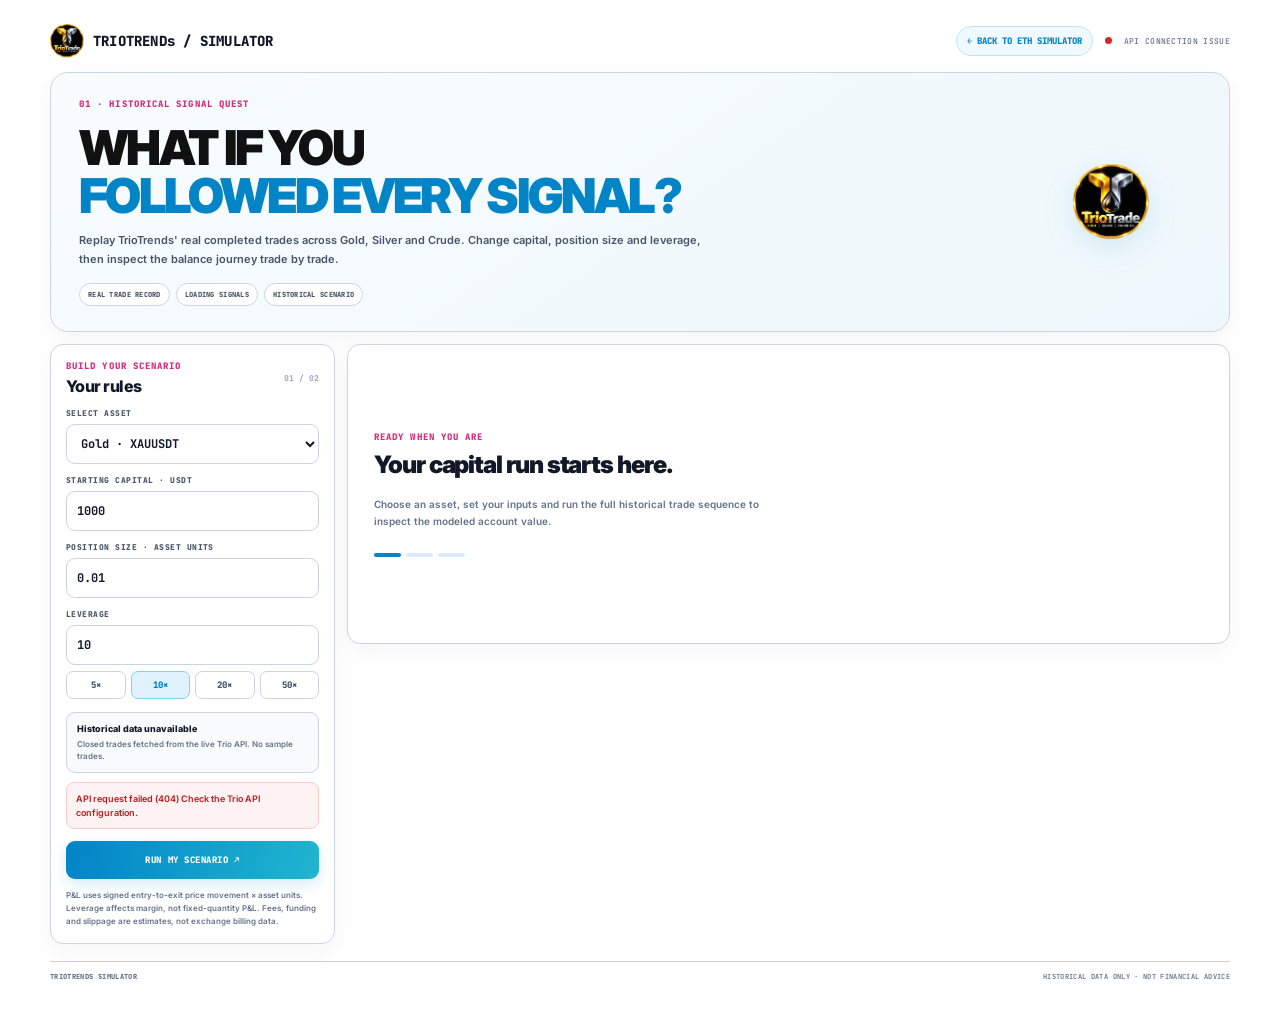
==== commit 133d99a7: "TRIO SIM V2.0.1" ====
--- a/trio/index.html
+++ b/trio/index.html
@@ -4,6 +4,13 @@
 <meta charset="utf-8">
 <meta name="viewport" content="width=device-width,initial-scale=1,viewport-fit=cover">
 <meta name="theme-color" content="#f8fafc">
+<meta name="mobile-web-app-capable" content="yes">
+<meta name="apple-mobile-web-app-capable" content="yes">
+<meta name="apple-mobile-web-app-status-bar-style" content="default">
+<meta name="apple-mobile-web-app-title" content="TrioTrends">
+<link rel="manifest" href="/trio/manifest.webmanifest">
+<link rel="icon" type="image/png" sizes="192x192" href="/trio/icons/trio-192.png">
+<link rel="apple-touch-icon" sizes="180x180" href="/trio/icons/trio-180.png">
 <title>TrioTrends Simulator | ETHSim</title>
 <link rel="stylesheet" href="/css/sip.css?v=ethsim-clone-1">
 <link rel="stylesheet" href="/trio/trio.css?v=cost-month-dd-1">
@@ -12,7 +19,7 @@
 <div class="app trio-app">
   <header class="top trio-topbar">
     <div class="brand"><img src="/trio/trio-logo.png" alt="TrioTrade logo"><span>TRIOTRENDs / SIMULATOR</span></div>
-    <div class="top-right"><a class="trio-install" href="/">← BACK TO ETH SIMULATOR</a><div class="live" id="apiState"><i id="apiDot"></i> CONNECTING TO TRIO API</div></div>
+    <div class="top-right"><button class="trio-pwa-install" id="trioInstallBtn" type="button" hidden>INSTALL APP</button><a class="trio-install" href="/">← BACK TO ETH SIMULATOR</a><div class="live" id="apiState"><i id="apiDot"></i> CONNECTING TO TRIO API</div></div>
   </header>
   <section class="hero trio-hero">
     <div class="trio-hero-copy"><div class="trio-kicker">01 · HISTORICAL SIGNAL QUEST</div><h1>WHAT IF YOU<br><span>FOLLOWED EVERY SIGNAL?</span></h1><p>Replay TrioTrends' real completed trades across Gold, Silver and Crude. Change capital, position size and leverage, then inspect the balance journey trade by trade.</p><div class="trio-pills"><span>REAL TRADE RECORD</span><span id="loadedCount">LOADING SIGNALS</span><span>HISTORICAL SCENARIO</span></div></div>
@@ -31,7 +38,7 @@
       <p class="trio-model-note">P&amp;L uses signed entry-to-exit price movement × asset units. Leverage affects margin, not fixed-quantity P&amp;L. Fees, funding and slippage are estimates, not exchange billing data.</p>
     </aside>
     <section class="trio-results-column">
-      <div id="empty" class="card trio-empty"><div class="trio-empty-logo"><img src="/trio/trio-logo.png" alt=""></div><div class="trio-kicker">READY WHEN YOU ARE</div><h2>Your capital run starts here.</h2><p>Choose an asset, set your inputs and run the full historical trade sequence to inspect the modeled account value.</p><div class="trio-progress"><i></i><i></i><i></i></div></div>
+      <div id="empty" class="card trio-empty"><div class="trio-kicker">READY WHEN YOU ARE</div><h2>Your capital run starts here.</h2><p>Choose an asset, set your inputs and run the full historical trade sequence to inspect the modeled account value.</p><div class="trio-progress"><i></i><i></i><i></i></div></div>
       <div id="results" hidden>
         <div class="trio-result-heading"><div><div class="trio-kicker" id="resultAsset">GOLD · HISTORICAL REPLAY</div><h2>Scenario results</h2><p id="resultPeriod">Based on historical closed trades.</p></div><span class="trio-badge">HISTORICAL ONLY</span></div>
         <div class="trio-summary">
@@ -50,5 +57,27 @@
   <footer class="trio-footer">TRIOTRENDS SIMULATOR <span>HISTORICAL DATA ONLY · NOT FINANCIAL ADVICE</span></footer>
 </div>
 <script src="/trio/trio.js?v=cost-month-dd-1"></script>
+<script>
+(() => {
+  if ('serviceWorker' in navigator) {
+    window.addEventListener('load', () => navigator.serviceWorker.register('/trio/sw.js', { scope: '/trio/' }).catch(() => {}));
+  }
+  let installPrompt = null;
+  const installButton = document.getElementById('trioInstallBtn');
+  window.addEventListener('beforeinstallprompt', event => {
+    event.preventDefault();
+    installPrompt = event;
+    if (installButton) installButton.hidden = false;
+  });
+  if (installButton) installButton.addEventListener('click', async () => {
+    if (!installPrompt) return;
+    installPrompt.prompt();
+    await installPrompt.userChoice;
+    installPrompt = null;
+    installButton.hidden = true;
+  });
+  window.addEventListener('appinstalled', () => { if (installButton) installButton.hidden = true; });
+})();
+</script>
 </body>
 </html>
--- a/trio/trio.css
+++ b/trio/trio.css
@@ -1,6 +1,9 @@
 @import url('https://fonts.googleapis.com/css2?family=JetBrains+Mono:wght@400;500;600;700;800&family=Inter:wght@400;500;600;700;800;900&display=swap');
 :root{--trio-ink:#111827;--trio-muted:#64748b;--trio-line:#cbd5e1;--trio-blue:#0284c7;--trio-pink:#db2777;--trio-green:#059669;--trio-red:#dc2626;--trio-soft:#f8fafc;--trio-shadow:0 8px 24px rgba(15,23,42,.045)}
-.trio-app{max-width:1180px;margin:0 auto;padding:16px 18px 30px;color:var(--trio-ink);font-family:Inter,Arial,sans-serif}.trio-app *{box-sizing:border-box}.trio-topbar{display:flex;align-items:center;justify-content:space-between;gap:12px;margin:0 0 14px}.trio-app .brand{display:flex;align-items:center;gap:9px;font:800 14px 'JetBrains Mono',monospace;letter-spacing:.015em}.trio-app .brand img{width:34px;height:34px;object-fit:contain;border-radius:10px}.trio-topbar .top-right{display:flex;align-items:center;gap:12px;flex-wrap:wrap}.trio-install{font:800 9px 'JetBrains Mono',monospace;color:var(--trio-blue);text-decoration:none;border:1px solid #bae6fd;border-radius:999px;padding:8px 10px;background:#f0f9ff}.trio-app .live{font:500 8px 'JetBrains Mono',monospace;letter-spacing:.04em;color:#64748b}.trio-app #apiDot{display:inline-block;width:7px;height:7px;border-radius:50%;background:#dc2626;margin-right:6px}.trio-app #apiState.online #apiDot{background:#059669}.trio-hero{display:grid;grid-template-columns:minmax(0,1fr) 180px;align-items:center;gap:14px;padding:25px 28px;border:1px solid #cbd5e1;border-radius:18px;background:linear-gradient(145deg,#f8fcff,#eef7fb);box-shadow:var(--trio-shadow);overflow:hidden}.trio-kicker{font:800 9px 'JetBrains Mono',monospace;letter-spacing:.12em;color:var(--trio-pink)}.trio-hero h1{font:900 clamp(30px,4.6vw,48px)/.99 Inter,sans-serif;letter-spacing:-.055em;margin:14px 0 12px;color:#111}.trio-hero h1 span{color:var(--trio-blue)}.trio-hero p{max-width:640px;color:#475569;font:600 11px/1.7 Inter,sans-serif;margin:0}.trio-pills{display:flex;gap:6px;flex-wrap:wrap;margin-top:15px}.trio-pills span,.trio-badge{border:1px solid #cbd5e1;background:#fff;border-radius:999px;padding:6px 8px;color:#475569;font:800 7px 'JetBrains Mono',monospace;letter-spacing:.04em}.trio-hero-mark{display:grid;place-items:center}.trio-hero-mark img{width:148px;height:148px;object-fit:contain;filter:drop-shadow(0 8px 15px rgba(2,132,199,.12));animation:trioBreath 4s ease-in-out infinite}.trio-layout{display:grid;grid-template-columns:285px minmax(0,1fr);gap:12px;margin-top:12px;align-items:start}.trio-app .card{background:#fff;border:1px solid #cbd5e1;border-radius:13px;box-shadow:var(--trio-shadow)}.trio-controls{padding:15px;position:sticky;top:10px;align-self:start}.trio-section-head{display:flex;align-items:center;justify-content:space-between;gap:10px;margin-bottom:12px}.trio-section-head h2,.trio-section-head h3{font:800 16px Inter,sans-serif;letter-spacing:-.035em;margin:4px 0 0}.trio-step{font:700 8px 'JetBrains Mono',monospace;color:#94a3b8;white-space:nowrap}.trio-app .field{margin:11px 0 0}.trio-app .field label,.trio-month-label{display:block;margin:0 0 6px;color:#475569;font:800 8px 'JetBrains Mono',monospace;letter-spacing:.06em}.trio-app .field input,.trio-app .field select,.trio-month-row select{width:100%;height:40px;border:1px solid #cbd5e1;border-radius:9px;background:#fff;padding:0 10px;color:#111827;font:700 12px 'JetBrains Mono',monospace;outline:0}.trio-app .field input:focus,.trio-app .field select:focus,.trio-month-row select:focus{border-color:#0284c7;box-shadow:0 0 0 3px rgba(2,132,199,.1)}.trio-quick-lev{display:grid;grid-template-columns:repeat(4,1fr);gap:5px;margin-top:6px}.trio-quick-lev button{border:1px solid #cbd5e1;border-radius:7px;background:#fff;padding:7px 2px;color:#475569;font:800 9px 'JetBrains Mono',monospace;cursor:pointer}.trio-quick-lev button.chosen{background:#e0f2fe;color:#0284c7;border-color:#7dd3fc}.trio-data-note{margin-top:13px;padding:10px;border:1px solid #cbd5e1;border-radius:9px;background:#f8fafc}.trio-data-note strong{display:block;font:800 9px Inter,sans-serif}.trio-data-note small{display:block;margin-top:4px;color:#64748b;font:600 8px/1.5 Inter,sans-serif}.trio-app .run{width:100%;margin-top:12px;border:0;border-radius:9px;background:linear-gradient(100deg,#0284c7,#20b5cf);color:#fff;padding:13px 12px;font:900 9px 'JetBrains Mono',monospace;letter-spacing:.06em;cursor:pointer;box-shadow:0 5px 14px rgba(2,132,199,.17)}.trio-app .run:disabled{opacity:.55;cursor:wait}.trio-model-note{margin:10px 0 0;color:#64748b;font:600 8px/1.6 Inter,sans-serif}.trio-error{margin-top:9px;padding:9px;border:1px solid #fecaca;background:#fef2f2;color:#b91c1c;border-radius:8px;font:600 9px/1.5 Inter,sans-serif}.trio-empty{min-height:300px;padding:26px;display:flex;flex-direction:column;align-items:flex-start;justify-content:center}.trio-empty-logo{width:50px;height:50px;margin-bottom:16px}.trio-empty-logo img{width:100%;height:100%;object-fit:contain}.trio-empty h2{font:900 24px Inter,sans-serif;letter-spacing:-.045em;margin:7px 0}.trio-empty p{max-width:390px;color:#64748b;font:600 10px/1.7 Inter,sans-serif}.trio-progress{display:flex;gap:5px;margin-top:13px}.trio-progress i{width:27px;height:4px;border-radius:9px;background:#dbeafe}.trio-progress i:first-child{background:var(--trio-blue)}.trio-results-column{min-width:0}.trio-result-heading{display:flex;align-items:flex-end;justify-content:space-between;gap:10px;margin:3px 1px 10px}.trio-result-heading h2{font:900 23px Inter,sans-serif;letter-spacing:-.045em;margin:4px 0}.trio-result-heading p{margin:0;color:#64748b;font:600 9px/1.5 Inter,sans-serif}.trio-badge{white-space:nowrap;color:#0284c7;background:#f0f9ff;border-color:#bae6fd}.trio-badge.pink{color:#db2777;background:#fdf2f8;border-color:#fbcfe8}.trio-summary{display:grid;grid-template-columns:repeat(4,minmax(0,1fr));gap:6px}.trio-metric{min-width:0;border:1px solid #cbd5e1;border-radius:9px;padding:10px;background:#f8fafc}.trio-metric small{display:block;color:#475569;font:800 7px 'JetBrains Mono',monospace;letter-spacing:.025em}.trio-metric strong{display:block;margin-top:7px;font:900 clamp(12px,1.55vw,18px) 'JetBrains Mono',monospace;overflow-wrap:anywhere;color:#111}.trio-metric em{display:block;margin-top:4px;color:#64748b;font:600 7px/1.4 Inter,sans-serif;font-style:normal}.trio-final{background:linear-gradient(145deg,#f0f9ff,#fff);border-color:#bae6fd}.trio-final strong{color:#059669}.trio-metric.cost-fee{border-top:2px solid #0284c7}.trio-metric.cost-funding{border-top:2px solid #d97706}.trio-metric.cost-slip{border-top:2px solid #db2777}.trio-risk-card,.trio-chart-card,.trio-month-card{padding:13px;margin-top:10px}.trio-risk-card>p{font:600 9px/1.5 Inter,sans-serif;color:#64748b;margin:0 0 10px}.trio-risk-grid{display:grid;grid-template-columns:repeat(3,minmax(0,1fr));gap:6px}.trio-risk-grid>div{border:1px solid #cbd5e1;background:#f8fafc;border-radius:8px;padding:8px;min-width:0}.trio-risk-grid small{display:block;color:#64748b;font:800 7px 'JetBrains Mono',monospace}.trio-risk-grid strong{display:block;margin-top:5px;color:#111;font:800 11px 'JetBrains Mono',monospace;overflow-wrap:anywhere}.trio-chart{height:210px;overflow:hidden}.trio-chart svg{width:100%;height:100%;display:block}.trio-chart-placeholder{height:100%;display:grid;place-items:center;color:#94a3b8;font:600 10px Inter,sans-serif}.trio-month-label{margin-top:5px}.trio-month-row{display:flex;align-items:center;gap:10px}.trio-month-row select{max-width:240px}.trio-month-row span{color:#64748b;font:600 8px Inter,sans-serif}.trio-month-summary{display:grid;grid-template-columns:repeat(4,minmax(0,1fr));gap:6px;margin-top:9px}.trio-month-summary>div{border:1px solid #cbd5e1;border-radius:8px;padding:8px;background:#f8fafc}.trio-month-summary small{display:block;color:#64748b;font:800 7px 'JetBrains Mono',monospace}.trio-month-summary strong{display:block;margin-top:4px;font:800 10px 'JetBrains Mono',monospace;overflow-wrap:anywhere}.trio-monthly-trades{margin-top:9px;border:1px solid #cbd5e1;border-radius:9px;overflow:auto}.trio-monthly-trades table{border-collapse:collapse;width:100%;min-width:650px}.trio-monthly-trades th{background:#f8fafc;color:#64748b;font:800 7px 'JetBrains Mono',monospace;text-align:left;padding:9px;border-bottom:1px solid #cbd5e1}.trio-monthly-trades td{padding:8px 9px;border-bottom:1px solid #e2e8f0;color:#334155;font:600 8px 'JetBrains Mono',monospace;white-space:nowrap}.trio-monthly-trades tr:last-child td{border-bottom:0}.trio-monthly-trades tbody tr:hover{background:#f0f9ff}.trio-positive{color:#059669!important}.trio-negative{color:#dc2626!important}.trio-muted{padding:10px;color:#64748b;font:600 9px Inter,sans-serif}.trio-disclaimer{margin-top:10px;border:1px solid #cbd5e1;border-left:3px solid #0284c7;border-radius:9px;padding:11px;background:#f8fafc}.trio-disclaimer strong{color:#db2777;font:900 8px 'JetBrains Mono',monospace}.trio-disclaimer p{margin:5px 0 0;color:#475569;font:600 8px/1.6 Inter,sans-serif}.trio-footer{display:flex;justify-content:space-between;gap:10px;margin-top:17px;padding-top:10px;border-top:1px solid #cbd5e1;color:#64748b;font:800 7px 'JetBrains Mono',monospace;letter-spacing:.05em}.trio-footer span{font-weight:600}@keyframes trioBreath{0%,100%{transform:scale(1)}50%{transform:scale(1.035)}}
-@media(max-width:900px){.trio-layout{grid-template-columns:260px minmax(0,1fr)}.trio-summary{grid-template-columns:repeat(2,minmax(0,1fr))}.trio-hero{grid-template-columns:minmax(0,1fr) 130px}.trio-hero-mark img{width:120px;height:120px}}
-@media(max-width:680px){.trio-app{padding:10px 9px 25px}.trio-topbar{align-items:flex-start}.trio-app .brand{font-size:10px}.trio-app .brand img{width:29px;height:29px}.trio-topbar .top-right{justify-content:flex-end;gap:5px}.trio-install{font-size:7px;padding:6px}.trio-app .live{font-size:7px}.trio-hero{grid-template-columns:minmax(0,1fr) 68px;padding:18px 14px;gap:4px}.trio-hero h1{font-size:clamp(24px,7.2vw,34px)}.trio-hero p{font-size:9px;max-width:100%}.trio-hero-mark img{width:65px;height:65px}.trio-pills span{font-size:6px;padding:5px}.trio-layout{grid-template-columns:minmax(0,1fr);gap:10px}.trio-controls{position:static}.trio-empty{min-height:220px}.trio-summary{grid-template-columns:repeat(2,minmax(0,1fr))}.trio-risk-grid{grid-template-columns:repeat(2,minmax(0,1fr))}.trio-month-summary{grid-template-columns:repeat(2,minmax(0,1fr))}.trio-month-row{align-items:flex-start;flex-direction:column}.trio-month-row select{max-width:none}.trio-result-heading h2{font-size:20px}.trio-footer{font-size:6px;flex-direction:column}.trio-chart{height:170px}}
+.trio-app{max-width:1180px;margin:0 auto;padding:16px 18px 30px;color:var(--trio-ink);font-family:Inter,Arial,sans-serif}.trio-app *{box-sizing:border-box}.trio-topbar{display:flex;align-items:center;justify-content:space-between;gap:12px;margin:0 0 14px}.trio-app .brand{display:flex;align-items:center;gap:9px;font:800 14px 'JetBrains Mono',monospace;letter-spacing:.015em}.trio-app .brand img{width:34px;height:34px;object-fit:contain;border-radius:10px}.trio-topbar .top-right{display:flex;align-items:center;gap:12px;flex-wrap:wrap}.trio-install{font:800 9px 'JetBrains Mono',monospace;color:var(--trio-blue);text-decoration:none;border:1px solid #bae6fd;border-radius:999px;padding:8px 10px;background:#f0f9ff}.trio-app .live{font:500 8px 'JetBrains Mono',monospace;letter-spacing:.04em;color:#64748b}.trio-app #apiDot{display:inline-block;width:7px;height:7px;border-radius:50%;background:#dc2626;margin-right:6px}.trio-app #apiState.online #apiDot{background:#059669}.trio-hero{display:grid;grid-template-columns:minmax(0,1fr) 180px;align-items:center;gap:14px;padding:25px 28px;border:1px solid #cbd5e1;border-radius:18px;background:linear-gradient(145deg,#f8fcff,#eef7fb);box-shadow:var(--trio-shadow);overflow:hidden}.trio-kicker{font:800 9px 'JetBrains Mono',monospace;letter-spacing:.12em;color:var(--trio-pink)}.trio-hero h1{font:900 clamp(30px,4.6vw,48px)/.99 Inter,sans-serif;letter-spacing:-.055em;margin:14px 0 12px;color:#111}.trio-hero h1 span{color:var(--trio-blue)}.trio-hero p{max-width:640px;color:#475569;font:600 11px/1.7 Inter,sans-serif;margin:0}.trio-pills{display:flex;gap:6px;flex-wrap:wrap;margin-top:15px}.trio-pills span,.trio-badge{border:1px solid #cbd5e1;background:#fff;border-radius:999px;padding:6px 8px;color:#475569;font:800 7px 'JetBrains Mono',monospace;letter-spacing:.04em}.trio-hero-mark{display:grid;place-items:center}.trio-hero-mark img{width:76px;height:76px;object-fit:contain;filter:drop-shadow(0 8px 15px rgba(2,132,199,.12));animation:trioBreath 4s ease-in-out infinite}.trio-layout{display:grid;grid-template-columns:285px minmax(0,1fr);gap:12px;margin-top:12px;align-items:start}.trio-app .card{background:#fff;border:1px solid #cbd5e1;border-radius:13px;box-shadow:var(--trio-shadow)}.trio-controls{padding:15px;position:sticky;top:10px;align-self:start}.trio-section-head{display:flex;align-items:center;justify-content:space-between;gap:10px;margin-bottom:12px}.trio-section-head h2,.trio-section-head h3{font:800 16px Inter,sans-serif;letter-spacing:-.035em;margin:4px 0 0}.trio-step{font:700 8px 'JetBrains Mono',monospace;color:#94a3b8;white-space:nowrap}.trio-app .field{margin:11px 0 0}.trio-app .field label,.trio-month-label{display:block;margin:0 0 6px;color:#475569;font:800 8px 'JetBrains Mono',monospace;letter-spacing:.06em}.trio-app .field input,.trio-app .field select,.trio-month-row select{width:100%;height:40px;border:1px solid #cbd5e1;border-radius:9px;background:#fff;padding:0 10px;color:#111827;font:700 12px 'JetBrains Mono',monospace;outline:0}.trio-app .field input:focus,.trio-app .field select:focus,.trio-month-row select:focus{border-color:#0284c7;box-shadow:0 0 0 3px rgba(2,132,199,.1)}.trio-quick-lev{display:grid;grid-template-columns:repeat(4,1fr);gap:5px;margin-top:6px}.trio-quick-lev button{border:1px solid #cbd5e1;border-radius:7px;background:#fff;padding:7px 2px;color:#475569;font:800 9px 'JetBrains Mono',monospace;cursor:pointer}.trio-quick-lev button.chosen{background:#e0f2fe;color:#0284c7;border-color:#7dd3fc}.trio-data-note{margin-top:13px;padding:10px;border:1px solid #cbd5e1;border-radius:9px;background:#f8fafc}.trio-data-note strong{display:block;font:800 9px Inter,sans-serif}.trio-data-note small{display:block;margin-top:4px;color:#64748b;font:600 8px/1.5 Inter,sans-serif}.trio-app .run{width:100%;margin-top:12px;border:0;border-radius:9px;background:linear-gradient(100deg,#0284c7,#20b5cf);color:#fff;padding:13px 12px;font:900 9px 'JetBrains Mono',monospace;letter-spacing:.06em;cursor:pointer;box-shadow:0 5px 14px rgba(2,132,199,.17)}.trio-app .run:disabled{opacity:.55;cursor:wait}.trio-model-note{margin:10px 0 0;color:#64748b;font:600 8px/1.6 Inter,sans-serif}.trio-error{margin-top:9px;padding:9px;border:1px solid #fecaca;background:#fef2f2;color:#b91c1c;border-radius:8px;font:600 9px/1.5 Inter,sans-serif}.trio-empty{min-height:300px;padding:26px;display:flex;flex-direction:column;align-items:flex-start;justify-content:center}.trio-empty h2{font:900 24px Inter,sans-serif;letter-spacing:-.045em;margin:7px 0}.trio-empty p{max-width:390px;color:#64748b;font:600 10px/1.7 Inter,sans-serif}.trio-progress{display:flex;gap:5px;margin-top:13px}.trio-progress i{width:27px;height:4px;border-radius:9px;background:#dbeafe}.trio-progress i:first-child{background:var(--trio-blue)}.trio-results-column{min-width:0}.trio-result-heading{display:flex;align-items:flex-end;justify-content:space-between;gap:10px;margin:3px 1px 10px}.trio-result-heading h2{font:900 23px Inter,sans-serif;letter-spacing:-.045em;margin:4px 0}.trio-result-heading p{margin:0;color:#64748b;font:600 9px/1.5 Inter,sans-serif}.trio-badge{white-space:nowrap;color:#0284c7;background:#f0f9ff;border-color:#bae6fd}.trio-badge.pink{color:#db2777;background:#fdf2f8;border-color:#fbcfe8}.trio-summary{display:grid;grid-template-columns:repeat(4,minmax(0,1fr));gap:6px}.trio-metric{min-width:0;border:1px solid #cbd5e1;border-radius:9px;padding:10px;background:#f8fafc}.trio-metric small{display:block;color:#475569;font:800 7px 'JetBrains Mono',monospace;letter-spacing:.025em}.trio-metric strong{display:block;margin-top:7px;font:900 clamp(12px,1.55vw,18px) 'JetBrains Mono',monospace;overflow-wrap:anywhere;color:#111}.trio-metric em{display:block;margin-top:4px;color:#64748b;font:600 7px/1.4 Inter,sans-serif;font-style:normal}.trio-final{background:linear-gradient(145deg,#f0f9ff,#fff);border-color:#bae6fd}.trio-final strong{color:#059669}.trio-metric.cost-fee{border-top:2px solid #0284c7}.trio-metric.cost-funding{border-top:2px solid #d97706}.trio-metric.cost-slip{border-top:2px solid #db2777}.trio-risk-card,.trio-chart-card,.trio-month-card{padding:13px;margin-top:10px}.trio-risk-card>p{font:600 9px/1.5 Inter,sans-serif;color:#64748b;margin:0 0 10px}.trio-risk-grid{display:grid;grid-template-columns:repeat(3,minmax(0,1fr));gap:6px}.trio-risk-grid>div{border:1px solid #cbd5e1;background:#f8fafc;border-radius:8px;padding:8px;min-width:0}.trio-risk-grid small{display:block;color:#64748b;font:800 7px 'JetBrains Mono',monospace}.trio-risk-grid strong{display:block;margin-top:5px;color:#111;font:800 11px 'JetBrains Mono',monospace;overflow-wrap:anywhere}.trio-chart{height:210px;overflow:hidden}.trio-chart svg{width:100%;height:100%;display:block}.trio-chart-placeholder{height:100%;display:grid;place-items:center;color:#94a3b8;font:600 10px Inter,sans-serif}.trio-month-label{margin-top:5px}.trio-month-row{display:flex;align-items:center;gap:10px}.trio-month-row select{max-width:240px}.trio-month-row span{color:#64748b;font:600 8px Inter,sans-serif}.trio-month-summary{display:grid;grid-template-columns:repeat(4,minmax(0,1fr));gap:6px;margin-top:9px}.trio-month-summary>div{border:1px solid #cbd5e1;border-radius:8px;padding:8px;background:#f8fafc}.trio-month-summary small{display:block;color:#64748b;font:800 7px 'JetBrains Mono',monospace}.trio-month-summary strong{display:block;margin-top:4px;font:800 10px 'JetBrains Mono',monospace;overflow-wrap:anywhere}.trio-monthly-trades{margin-top:9px;border:1px solid #cbd5e1;border-radius:9px;overflow:auto}.trio-monthly-trades table{border-collapse:collapse;width:100%;min-width:650px}.trio-monthly-trades th{background:#f8fafc;color:#64748b;font:800 7px 'JetBrains Mono',monospace;text-align:left;padding:9px;border-bottom:1px solid #cbd5e1}.trio-monthly-trades td{padding:8px 9px;border-bottom:1px solid #e2e8f0;color:#334155;font:600 8px 'JetBrains Mono',monospace;white-space:nowrap}.trio-monthly-trades tr:last-child td{border-bottom:0}.trio-monthly-trades tbody tr:hover{background:#f0f9ff}.trio-positive{color:#059669!important}.trio-negative{color:#dc2626!important}.trio-muted{padding:10px;color:#64748b;font:600 9px Inter,sans-serif}.trio-disclaimer{margin-top:10px;border:1px solid #cbd5e1;border-left:3px solid #0284c7;border-radius:9px;padding:11px;background:#f8fafc}.trio-disclaimer strong{color:#db2777;font:900 8px 'JetBrains Mono',monospace}.trio-disclaimer p{margin:5px 0 0;color:#475569;font:600 8px/1.6 Inter,sans-serif}.trio-footer{display:flex;justify-content:space-between;gap:10px;margin-top:17px;padding-top:10px;border-top:1px solid #cbd5e1;color:#64748b;font:800 7px 'JetBrains Mono',monospace;letter-spacing:.05em}.trio-footer span{font-weight:600}@keyframes trioBreath{0%,100%{transform:scale(1)}50%{transform:scale(1.035)}}
+@media(max-width:900px){.trio-layout{grid-template-columns:260px minmax(0,1fr)}.trio-summary{grid-template-columns:repeat(2,minmax(0,1fr))}.trio-hero{grid-template-columns:minmax(0,1fr) 130px}.trio-hero-mark img{width:72px;height:72px}}
+@media(max-width:680px){.trio-app{padding:10px 9px 25px}.trio-topbar{align-items:flex-start}.trio-app .brand{font-size:10px}.trio-app .brand img{width:29px;height:29px}.trio-topbar .top-right{justify-content:flex-end;gap:5px}.trio-install{font-size:7px;padding:6px}.trio-app .live{font-size:7px}.trio-hero{grid-template-columns:minmax(0,1fr) 68px;padding:18px 14px;gap:4px}.trio-hero h1{font-size:clamp(24px,7.2vw,34px)}.trio-hero p{font-size:9px;max-width:100%}.trio-hero-mark img{width:48px;height:48px}.trio-pills span{font-size:6px;padding:5px}.trio-layout{grid-template-columns:minmax(0,1fr);gap:10px}.trio-controls{position:static}.trio-empty{min-height:220px}.trio-summary{grid-template-columns:repeat(2,minmax(0,1fr))}.trio-risk-grid{grid-template-columns:repeat(2,minmax(0,1fr))}.trio-month-summary{grid-template-columns:repeat(2,minmax(0,1fr))}.trio-month-row{align-items:flex-start;flex-direction:column}.trio-month-row select{max-width:none}.trio-result-heading h2{font-size:20px}.trio-footer{font-size:6px;flex-direction:column}.trio-chart{height:170px}}
 @media(prefers-reduced-motion:reduce){.trio-hero-mark img{animation:none}}
+
+.trio-pwa-install{font:800 9px 'JetBrains Mono',monospace;color:var(--trio-blue);text-decoration:none;border:1px solid #bae6fd;border-radius:999px;padding:8px 10px;background:#f0f9ff;cursor:pointer}.trio-pwa-install[hidden]{display:none!important}
+@media(max-width:680px){.trio-pwa-install{font-size:7px;padding:6px}}
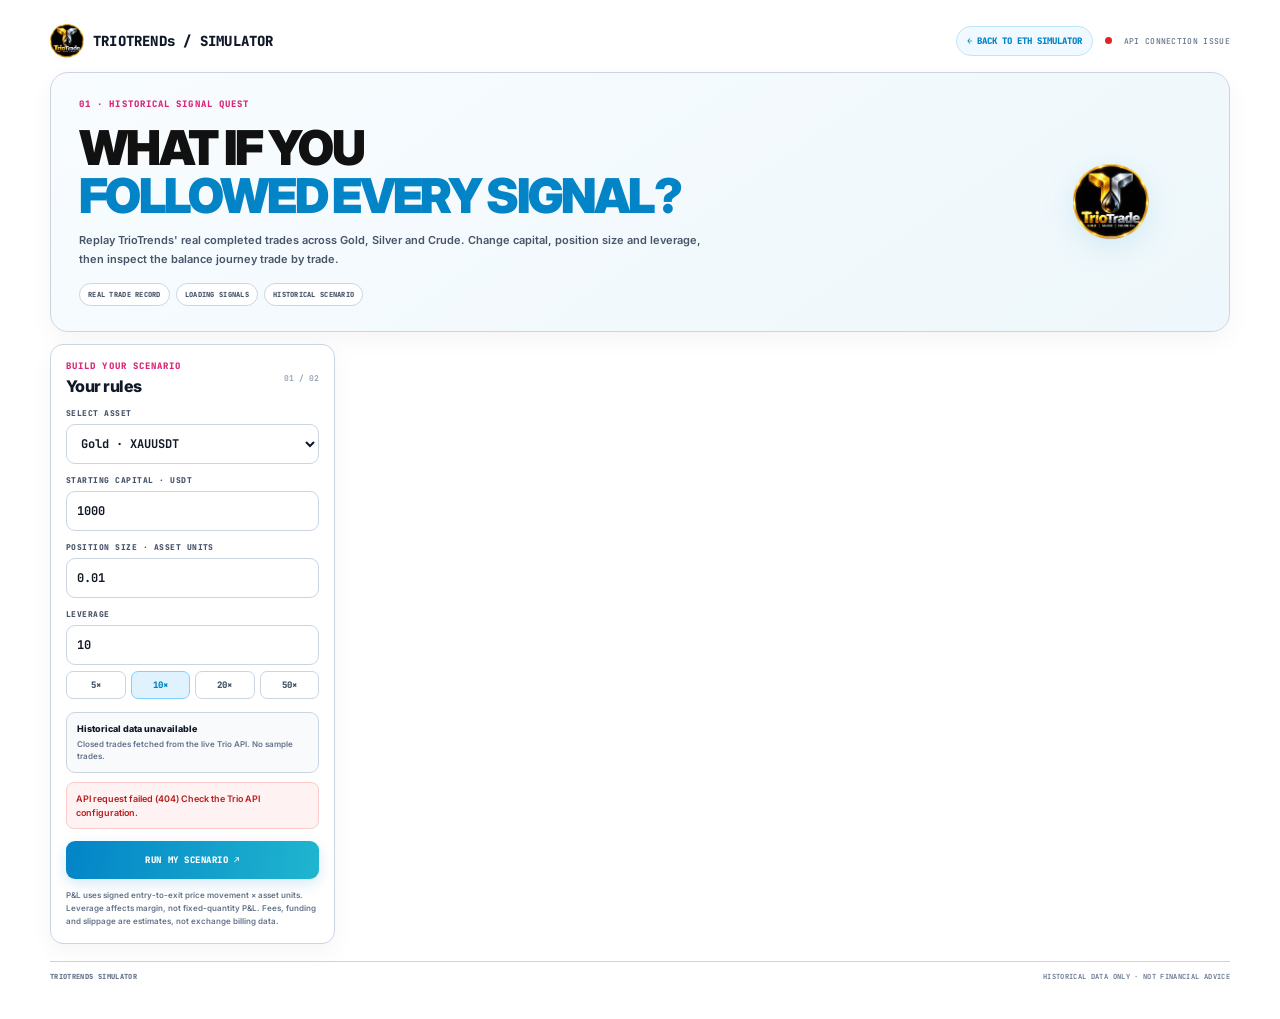
==== commit 0c189619: "TRIO SIM V2.0.3" ====
--- a/trio/index.html
+++ b/trio/index.html
@@ -38,7 +38,6 @@
       <p class="trio-model-note">P&amp;L uses signed entry-to-exit price movement × asset units. Leverage affects margin, not fixed-quantity P&amp;L. Fees, funding and slippage are estimates, not exchange billing data.</p>
     </aside>
     <section class="trio-results-column">
-      <div id="empty" class="card trio-empty"><div class="trio-kicker">READY WHEN YOU ARE</div><h2>Your capital run starts here.</h2><p>Choose an asset, set your inputs and run the full historical trade sequence to inspect the modeled account value.</p><div class="trio-progress"><i></i><i></i><i></i></div></div>
       <div id="results" hidden>
         <div class="trio-result-heading"><div><div class="trio-kicker" id="resultAsset">GOLD · HISTORICAL REPLAY</div><h2>Scenario results</h2><p id="resultPeriod">Based on historical closed trades.</p></div><span class="trio-badge">HISTORICAL ONLY</span></div>
         <div class="trio-summary">
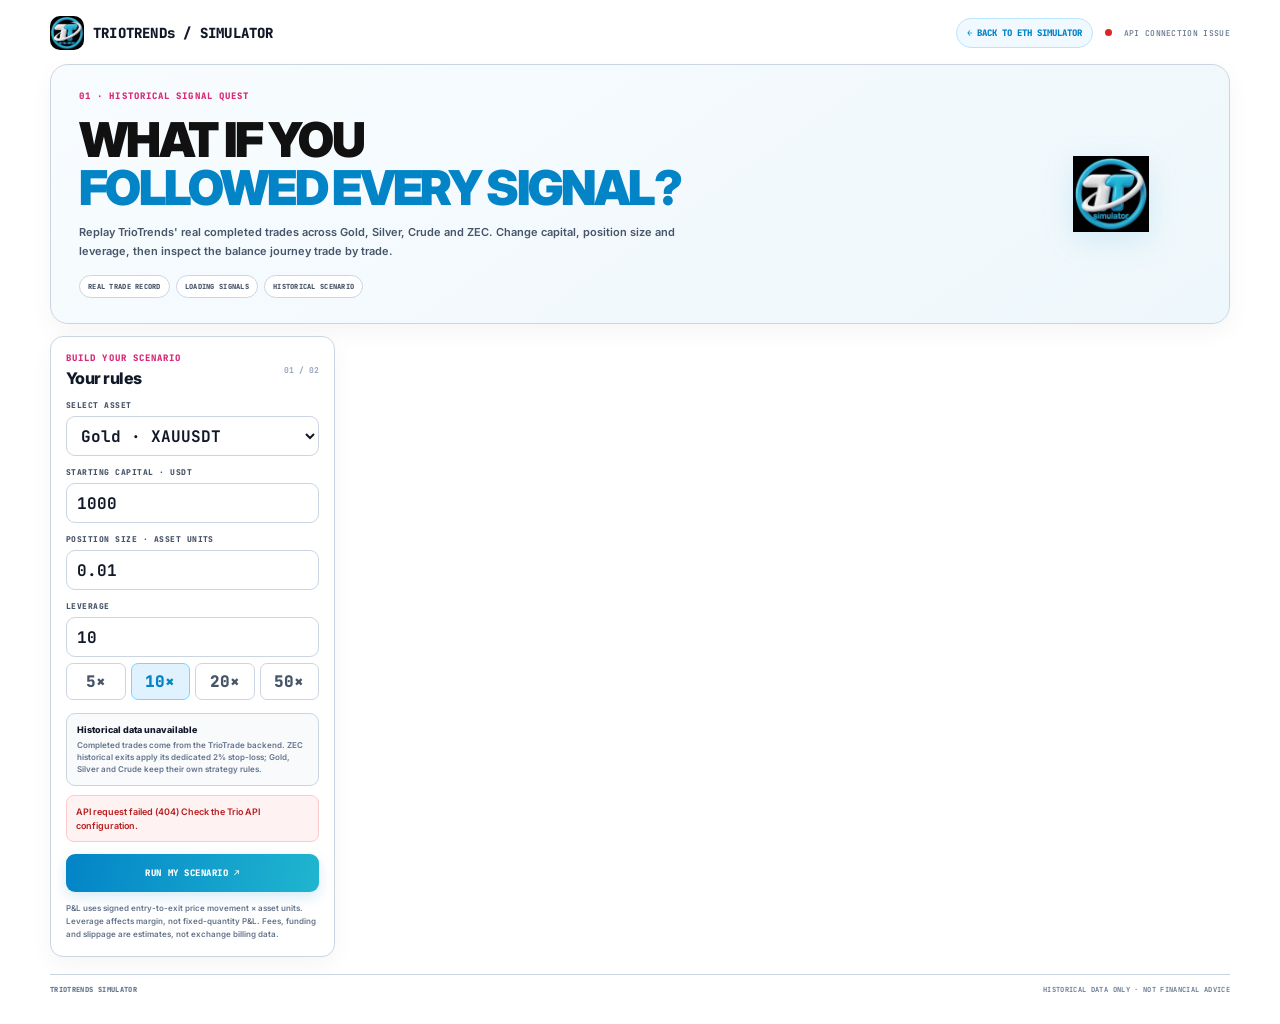
==== commit 5ee0c7d6: "TRIO SIM ZEC" ====
--- a/trio/index.html
+++ b/trio/index.html
@@ -13,7 +13,7 @@
 <link rel="apple-touch-icon" sizes="180x180" href="/trio/icons/trio-180.png">
 <title>TrioTrends Simulator | ETHSim</title>
 <link rel="stylesheet" href="/css/sip.css?v=ethsim-clone-1">
-<link rel="stylesheet" href="/trio/trio.css?v=cost-month-dd-1">
+<link rel="stylesheet" href="/trio/trio.css?v=zec-mobile-pwa-2">
 </head>
 <body>
 <div class="app trio-app">
@@ -22,17 +22,17 @@
     <div class="top-right"><button class="trio-pwa-install" id="trioInstallBtn" type="button" hidden>INSTALL APP</button><a class="trio-install" href="/">← BACK TO ETH SIMULATOR</a><div class="live" id="apiState"><i id="apiDot"></i> CONNECTING TO TRIO API</div></div>
   </header>
   <section class="hero trio-hero">
-    <div class="trio-hero-copy"><div class="trio-kicker">01 · HISTORICAL SIGNAL QUEST</div><h1>WHAT IF YOU<br><span>FOLLOWED EVERY SIGNAL?</span></h1><p>Replay TrioTrends' real completed trades across Gold, Silver and Crude. Change capital, position size and leverage, then inspect the balance journey trade by trade.</p><div class="trio-pills"><span>REAL TRADE RECORD</span><span id="loadedCount">LOADING SIGNALS</span><span>HISTORICAL SCENARIO</span></div></div>
+    <div class="trio-hero-copy"><div class="trio-kicker">01 · HISTORICAL SIGNAL QUEST</div><h1>WHAT IF YOU<br><span>FOLLOWED EVERY SIGNAL?</span></h1><p>Replay TrioTrends' real completed trades across Gold, Silver, Crude and ZEC. Change capital, position size and leverage, then inspect the balance journey trade by trade.</p><div class="trio-pills"><span>REAL TRADE RECORD</span><span id="loadedCount">LOADING SIGNALS</span><span>HISTORICAL SCENARIO</span></div></div>
     <div class="trio-hero-mark"><img src="/trio/trio-logo.png" alt="TrioTrade Gold Silver Crude Oil"></div>
   </section>
   <main class="trio-layout">
     <aside class="card trio-controls">
       <div class="trio-section-head"><div><div class="trio-kicker">BUILD YOUR SCENARIO</div><h2>Your rules</h2></div><span class="trio-step">01 / 02</span></div>
-      <div class="field"><label for="asset">SELECT ASSET</label><select id="asset"><option value="GOLD">Gold · XAUUSDT</option><option value="SILVER">Silver · XAGUSDT</option><option value="CRUDE">Crude · CLUSDT</option></select></div>
+      <div class="field"><label for="asset">SELECT ASSET</label><select id="asset"><option value="GOLD">Gold · XAUUSDT</option><option value="SILVER">Silver · XAGUSDT</option><option value="CRUDE">Crude · CLUSDT</option><option value="ZEC">ZEC · ZECUSDT</option></select></div>
       <div class="field"><label for="capital">STARTING CAPITAL · USDT</label><input id="capital" type="number" min="0.01" step="any" value="1000" inputmode="decimal"></div>
       <div class="field"><label for="size">POSITION SIZE · ASSET UNITS</label><input id="size" type="number" min="0.000001" step="any" value="0.01" inputmode="decimal"></div>
       <div class="field"><label for="leverage">LEVERAGE</label><input id="leverage" type="number" min="1" max="125" step="1" value="10" inputmode="numeric"><div class="trio-quick-lev"><button type="button" data-lev="5">5×</button><button type="button" data-lev="10" class="chosen">10×</button><button type="button" data-lev="20">20×</button><button type="button" data-lev="50">50×</button></div></div>
-      <div class="trio-data-note"><strong id="historyLabel">Loading historical trades…</strong><small>Closed trades fetched from the live Trio API. No sample trades.</small></div>
+      <div class="trio-data-note"><strong id="historyLabel">Loading historical trades…</strong><small id="assetRuleNote">Completed trades come from the TrioTrade backend. ZEC historical exits apply its dedicated 2% stop-loss; Gold, Silver and Crude keep their own strategy rules.</small></div>
       <div id="error" class="trio-error" role="alert" hidden></div>
       <button id="run" class="run" type="button">RUN MY SCENARIO ↗</button>
       <p class="trio-model-note">P&amp;L uses signed entry-to-exit price movement × asset units. Leverage affects margin, not fixed-quantity P&amp;L. Fees, funding and slippage are estimates, not exchange billing data.</p>
@@ -55,7 +55,7 @@
   </main>
   <footer class="trio-footer">TRIOTRENDS SIMULATOR <span>HISTORICAL DATA ONLY · NOT FINANCIAL ADVICE</span></footer>
 </div>
-<script src="/trio/trio.js?v=cost-month-dd-1"></script>
+<script src="/trio/trio.js?v=zec-mobile-pwa-2"></script>
 <script>
 (() => {
   if ('serviceWorker' in navigator) {
--- a/trio/trio.css
+++ b/trio/trio.css
@@ -7,3 +7,78 @@
 
 .trio-pwa-install{font:800 9px 'JetBrains Mono',monospace;color:var(--trio-blue);text-decoration:none;border:1px solid #bae6fd;border-radius:999px;padding:8px 10px;background:#f0f9ff;cursor:pointer}.trio-pwa-install[hidden]{display:none!important}
 @media(max-width:680px){.trio-pwa-install{font-size:7px;padding:6px}}
+
+/* Mobile-first PWA hardening: prevent page-level horizontal overflow. */
+html,body{width:100%;max-width:100%;overflow-x:clip}
+body{margin:0;-webkit-text-size-adjust:100%;overscroll-behavior-x:none}
+.trio-app,.trio-app *{min-width:0}
+.trio-app{width:100%;max-width:1180px;overflow-x:clip}
+.trio-topbar,.trio-hero,.trio-layout,.trio-results-column,.trio-summary,.trio-risk-grid,.trio-month-summary{min-width:0;max-width:100%}
+.trio-monthly-trades{max-width:100%;width:100%;overflow-x:auto;overscroll-behavior-x:contain;touch-action:pan-x pan-y;-webkit-overflow-scrolling:touch}
+.trio-monthly-trades table{width:max-content;min-width:760px}
+.trio-chart{width:100%;max-width:100%;min-width:0}
+.trio-chart svg{max-width:100%}
+.trio-app img,.trio-app svg{max-width:100%}
+.trio-app input,.trio-app select,.trio-app button{max-width:100%;font-size:16px}
+.trio-app .field input,.trio-app .field select,.trio-month-row select{font-size:16px}
+@media(max-width:680px){
+  .trio-app{padding:calc(10px + env(safe-area-inset-top)) 12px calc(24px + env(safe-area-inset-bottom));}
+  .trio-topbar{display:flex;flex-direction:column;align-items:stretch;gap:9px;margin-bottom:12px}
+  .trio-app .brand{font-size:11px;letter-spacing:0}
+  .trio-topbar .top-right{display:flex;justify-content:flex-start;align-items:center;gap:7px;width:100%}
+  .trio-install,.trio-pwa-install{font-size:10px;padding:8px 10px}
+  .trio-app .live{font-size:9px;overflow-wrap:anywhere}
+  .trio-hero{display:block;padding:19px 16px;border-radius:16px;min-height:0!important}
+  .trio-hero-copy{max-width:100%;width:100%}
+  .trio-hero h1{font-size:clamp(25px,7.8vw,36px);line-height:1.02;overflow-wrap:anywhere;margin:12px 0}
+  .trio-hero p{font-size:12px;line-height:1.6}
+  .trio-hero-mark{display:none}
+  .trio-pills{gap:5px;margin-top:12px}
+  .trio-pills span,.trio-badge{font-size:8px;line-height:1.25}
+  .trio-layout{display:grid;grid-template-columns:minmax(0,1fr);gap:12px;margin-top:12px}
+  .trio-controls{padding:14px;border-radius:14px}
+  .trio-section-head{align-items:flex-start}
+  .trio-section-head h2,.trio-section-head h3{font-size:17px}
+  .trio-app .field{margin-top:13px}
+  .trio-app .field label,.trio-month-label{font-size:10px}
+  .trio-app .field input,.trio-app .field select,.trio-month-row select{height:46px;padding:0 12px;border-radius:11px}
+  .trio-quick-lev button{font-size:12px;padding:10px 4px}
+  .trio-data-note{padding:11px}
+  .trio-data-note strong{font-size:11px}
+  .trio-data-note small,.trio-model-note{font-size:10px}
+  .trio-app .run{font-size:11px;padding:15px 12px;border-radius:11px}
+  .trio-result-heading{align-items:flex-start;flex-direction:column;gap:6px}
+  .trio-result-heading h2{font-size:23px}
+  .trio-result-heading p{font-size:11px}
+  .trio-summary{grid-template-columns:repeat(2,minmax(0,1fr));gap:7px}
+  .trio-metric{padding:11px 10px;border-radius:11px}
+  .trio-metric small{font-size:8px;line-height:1.4}
+  .trio-metric strong{font-size:clamp(13px,4vw,18px);line-height:1.25;overflow-wrap:anywhere;word-break:break-word}
+  .trio-metric em{font-size:9px;line-height:1.45}
+  .trio-risk-card,.trio-chart-card,.trio-month-card{padding:12px;margin-top:11px;border-radius:14px}
+  .trio-risk-card>p{font-size:11px}
+  .trio-risk-grid{grid-template-columns:repeat(2,minmax(0,1fr));gap:7px}
+  .trio-risk-grid>div{padding:10px}
+  .trio-risk-grid small,.trio-month-summary small{font-size:8px;line-height:1.35}
+  .trio-risk-grid strong{font-size:12px;overflow-wrap:anywhere;word-break:break-word}
+  .trio-chart{height:180px}
+  .trio-month-row{display:flex;flex-direction:column;align-items:stretch;gap:7px}
+  .trio-month-row select{width:100%;max-width:none}
+  .trio-month-row span{font-size:10px;line-height:1.5}
+  .trio-month-summary{grid-template-columns:repeat(2,minmax(0,1fr));gap:7px}
+  .trio-month-summary>div{padding:10px}
+  .trio-month-summary strong{font-size:11px;overflow-wrap:anywhere;word-break:break-word}
+  .trio-monthly-trades table{min-width:760px}
+  .trio-monthly-trades th{font-size:9px}
+  .trio-monthly-trades td{font-size:10px;padding:10px}
+  .trio-disclaimer{padding:12px}
+  .trio-disclaimer strong{font-size:9px;line-height:1.4}
+  .trio-disclaimer p{font-size:10px;line-height:1.6}
+  .trio-footer{font-size:8px;line-height:1.5;overflow-wrap:anywhere}
+}
+@media(max-width:360px){
+  .trio-app{padding-left:9px;padding-right:9px}
+  .trio-summary{grid-template-columns:minmax(0,1fr)}
+  .trio-hero h1{font-size:25px}
+  .trio-topbar .top-right{flex-wrap:wrap}
+}
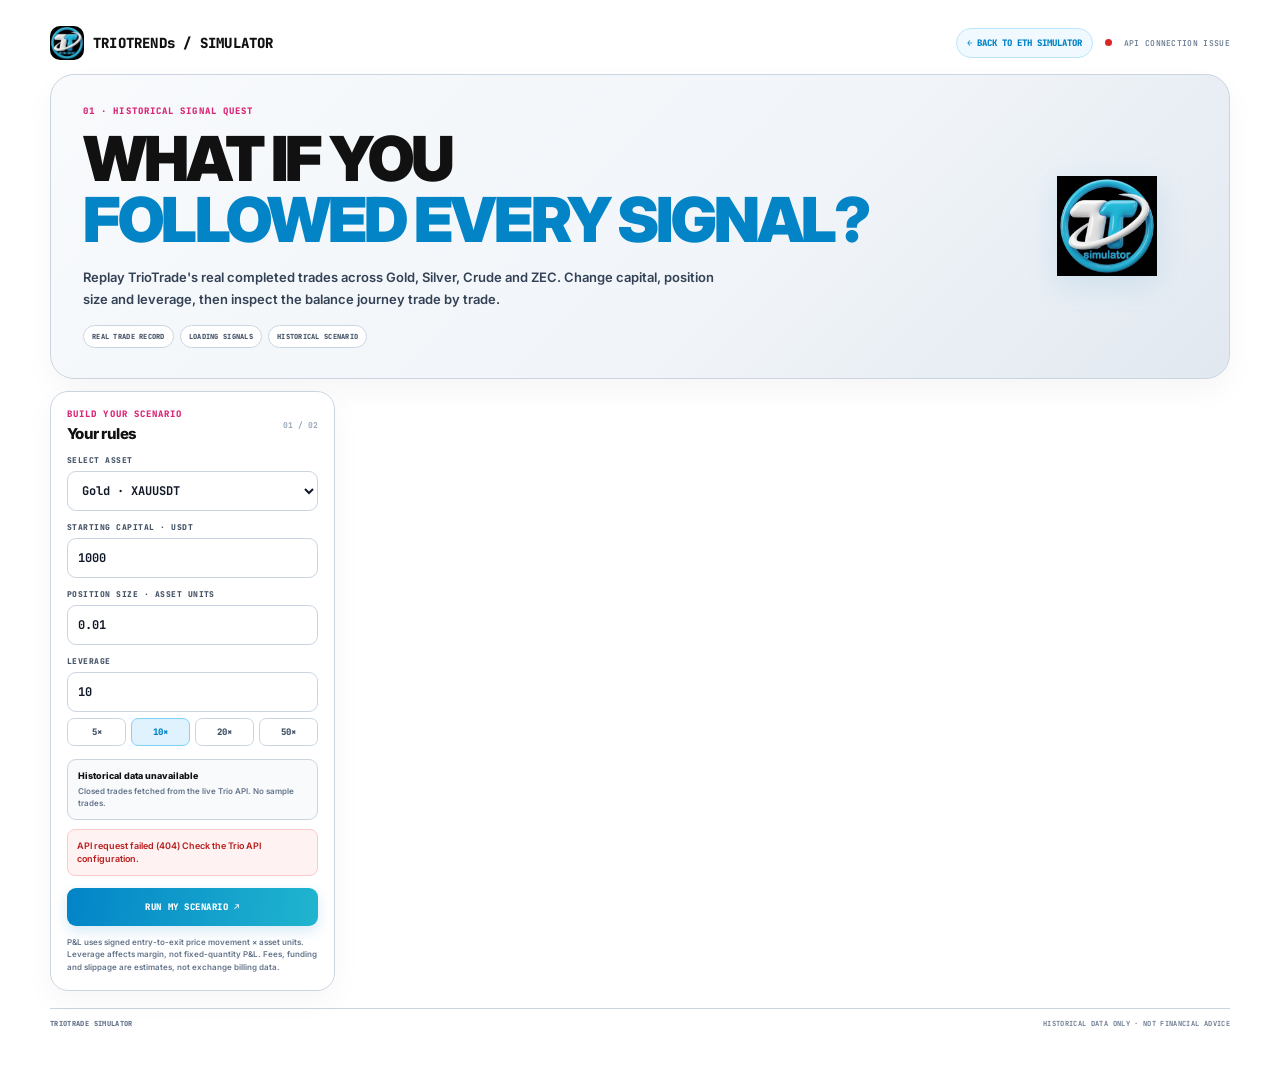
==== commit 19abe61f: "TRIO SIM ZEC Replica" ====
--- a/trio/index.html
+++ b/trio/index.html
@@ -13,7 +13,7 @@
 <link rel="apple-touch-icon" sizes="180x180" href="/trio/icons/trio-180.png">
 <title>TrioTrends Simulator | ETHSim</title>
 <link rel="stylesheet" href="/css/sip.css?v=ethsim-clone-1">
-<link rel="stylesheet" href="/trio/trio.css?v=zec-mobile-pwa-2">
+<link rel="stylesheet" href="/trio/trio.css?v=ethsim-visual-replica-2">
 </head>
 <body>
 <div class="app trio-app">
@@ -22,7 +22,7 @@
     <div class="top-right"><button class="trio-pwa-install" id="trioInstallBtn" type="button" hidden>INSTALL APP</button><a class="trio-install" href="/">← BACK TO ETH SIMULATOR</a><div class="live" id="apiState"><i id="apiDot"></i> CONNECTING TO TRIO API</div></div>
   </header>
   <section class="hero trio-hero">
-    <div class="trio-hero-copy"><div class="trio-kicker">01 · HISTORICAL SIGNAL QUEST</div><h1>WHAT IF YOU<br><span>FOLLOWED EVERY SIGNAL?</span></h1><p>Replay TrioTrends' real completed trades across Gold, Silver, Crude and ZEC. Change capital, position size and leverage, then inspect the balance journey trade by trade.</p><div class="trio-pills"><span>REAL TRADE RECORD</span><span id="loadedCount">LOADING SIGNALS</span><span>HISTORICAL SCENARIO</span></div></div>
+    <div class="trio-hero-copy"><div class="trio-kicker">01 · HISTORICAL SIGNAL QUEST</div><h1>WHAT IF YOU<br><span>FOLLOWED EVERY SIGNAL?</span></h1><p>Replay TrioTrade's real completed trades across Gold, Silver, Crude and ZEC. Change capital, position size and leverage, then inspect the balance journey trade by trade.</p><div class="trio-pills"><span>REAL TRADE RECORD</span><span id="loadedCount">LOADING SIGNALS</span><span>HISTORICAL SCENARIO</span></div></div>
     <div class="trio-hero-mark"><img src="/trio/trio-logo.png" alt="TrioTrade Gold Silver Crude Oil"></div>
   </section>
   <main class="trio-layout">
@@ -32,7 +32,7 @@
       <div class="field"><label for="capital">STARTING CAPITAL · USDT</label><input id="capital" type="number" min="0.01" step="any" value="1000" inputmode="decimal"></div>
       <div class="field"><label for="size">POSITION SIZE · ASSET UNITS</label><input id="size" type="number" min="0.000001" step="any" value="0.01" inputmode="decimal"></div>
       <div class="field"><label for="leverage">LEVERAGE</label><input id="leverage" type="number" min="1" max="125" step="1" value="10" inputmode="numeric"><div class="trio-quick-lev"><button type="button" data-lev="5">5×</button><button type="button" data-lev="10" class="chosen">10×</button><button type="button" data-lev="20">20×</button><button type="button" data-lev="50">50×</button></div></div>
-      <div class="trio-data-note"><strong id="historyLabel">Loading historical trades…</strong><small id="assetRuleNote">Completed trades come from the TrioTrade backend. ZEC historical exits apply its dedicated 2% stop-loss; Gold, Silver and Crude keep their own strategy rules.</small></div>
+      <div class="trio-data-note"><strong id="historyLabel">Loading historical trades…</strong><small>Closed trades fetched from the live Trio API. No sample trades.</small></div>
       <div id="error" class="trio-error" role="alert" hidden></div>
       <button id="run" class="run" type="button">RUN MY SCENARIO ↗</button>
       <p class="trio-model-note">P&amp;L uses signed entry-to-exit price movement × asset units. Leverage affects margin, not fixed-quantity P&amp;L. Fees, funding and slippage are estimates, not exchange billing data.</p>
@@ -53,9 +53,9 @@
       </div>
     </section>
   </main>
-  <footer class="trio-footer">TRIOTRENDS SIMULATOR <span>HISTORICAL DATA ONLY · NOT FINANCIAL ADVICE</span></footer>
+  <footer class="trio-footer">TRIOTRADE SIMULATOR <span>HISTORICAL DATA ONLY · NOT FINANCIAL ADVICE</span></footer>
 </div>
-<script src="/trio/trio.js?v=zec-mobile-pwa-2"></script>
+<script src="/trio/trio.js?v=ethsim-visual-replica-2"></script>
 <script>
 (() => {
   if ('serviceWorker' in navigator) {
--- a/trio/trio.css
+++ b/trio/trio.css
@@ -8,77 +8,85 @@
 .trio-pwa-install{font:800 9px 'JetBrains Mono',monospace;color:var(--trio-blue);text-decoration:none;border:1px solid #bae6fd;border-radius:999px;padding:8px 10px;background:#f0f9ff;cursor:pointer}.trio-pwa-install[hidden]{display:none!important}
 @media(max-width:680px){.trio-pwa-install{font-size:7px;padding:6px}}
 
-/* Mobile-first PWA hardening: prevent page-level horizontal overflow. */
-html,body{width:100%;max-width:100%;overflow-x:clip}
-body{margin:0;-webkit-text-size-adjust:100%;overscroll-behavior-x:none}
-.trio-app,.trio-app *{min-width:0}
-.trio-app{width:100%;max-width:1180px;overflow-x:clip}
-.trio-topbar,.trio-hero,.trio-layout,.trio-results-column,.trio-summary,.trio-risk-grid,.trio-month-summary{min-width:0;max-width:100%}
-.trio-monthly-trades{max-width:100%;width:100%;overflow-x:auto;overscroll-behavior-x:contain;touch-action:pan-x pan-y;-webkit-overflow-scrolling:touch}
-.trio-monthly-trades table{width:max-content;min-width:760px}
-.trio-chart{width:100%;max-width:100%;min-width:0}
-.trio-chart svg{max-width:100%}
-.trio-app img,.trio-app svg{max-width:100%}
-.trio-app input,.trio-app select,.trio-app button{max-width:100%;font-size:16px}
-.trio-app .field input,.trio-app .field select,.trio-month-row select{font-size:16px}
-@media(max-width:680px){
-  .trio-app{padding:calc(10px + env(safe-area-inset-top)) 12px calc(24px + env(safe-area-inset-bottom));}
-  .trio-topbar{display:flex;flex-direction:column;align-items:stretch;gap:9px;margin-bottom:12px}
-  .trio-app .brand{font-size:11px;letter-spacing:0}
-  .trio-topbar .top-right{display:flex;justify-content:flex-start;align-items:center;gap:7px;width:100%}
-  .trio-install,.trio-pwa-install{font-size:10px;padding:8px 10px}
-  .trio-app .live{font-size:9px;overflow-wrap:anywhere}
-  .trio-hero{display:block;padding:19px 16px;border-radius:16px;min-height:0!important}
-  .trio-hero-copy{max-width:100%;width:100%}
-  .trio-hero h1{font-size:clamp(25px,7.8vw,36px);line-height:1.02;overflow-wrap:anywhere;margin:12px 0}
-  .trio-hero p{font-size:12px;line-height:1.6}
-  .trio-hero-mark{display:none}
-  .trio-pills{gap:5px;margin-top:12px}
-  .trio-pills span,.trio-badge{font-size:8px;line-height:1.25}
-  .trio-layout{display:grid;grid-template-columns:minmax(0,1fr);gap:12px;margin-top:12px}
-  .trio-controls{padding:14px;border-radius:14px}
-  .trio-section-head{align-items:flex-start}
-  .trio-section-head h2,.trio-section-head h3{font-size:17px}
+/* ETHsim visual parity: same white canvas, blue/pink accents, roomy cards and mobile-first flow. */
+.trio-app{max-width:1180px;margin:0 auto;padding:18px 18px 40px;color:#111;font-family:Inter,system-ui,sans-serif}
+.trio-app .trio-hero{min-height:300px;border-radius:24px;padding:30px 32px;background:linear-gradient(135deg,#f8fafc,#f1f5f9 58%,#e2e8f0);border-color:#cbd5e1;box-shadow:0 12px 30px rgba(0,0,0,.04)}
+.trio-app .trio-hero h1{font-size:clamp(34px,5.8vw,62px);line-height:.98;letter-spacing:-.045em;margin:12px 0 15px}
+.trio-app .trio-hero p{font-size:13px;line-height:1.7;color:#334155}
+.trio-app .trio-hero-mark img{width:100px;height:100px}
+.trio-app .card{border-radius:18px;box-shadow:0 10px 30px rgba(0,0,0,.04)}
+.trio-app .trio-controls{padding:16px}
+.trio-app .trio-section-head h2,.trio-app .trio-section-head h3{font-size:15px}
+.trio-app .trio-metric{border-radius:11px;padding:12px;background:#f8fafc}
+.trio-app .trio-monthly-trades{overflow-x:auto;-webkit-overflow-scrolling:touch}
+.trio-app .trio-monthly-trades table{min-width:680px}
+@media(max-width:760px){
+  html,body{width:100%;max-width:100%;overflow-x:hidden}
+  .trio-app{width:100%;max-width:100%;padding:10px 8px 30px;overflow-x:clip}
+  .trio-app .trio-topbar{display:flex;flex-direction:column;align-items:stretch;gap:9px;margin-bottom:10px}
+  .trio-app .brand{font-size:12px;gap:8px}
+  .trio-app .brand img{width:32px;height:32px}
+  .trio-app .trio-topbar .top-right{display:flex;width:100%;justify-content:flex-start;align-items:center;flex-wrap:wrap;gap:6px}
+  .trio-app .trio-install,.trio-app .trio-pwa-install{font-size:9px;padding:9px 11px}
+  .trio-app .live{font-size:8px}
+  .trio-app .trio-hero{display:block;min-height:0;padding:22px 16px 18px;border-radius:22px;position:relative}
+  .trio-app .trio-hero-copy{max-width:100%;position:relative;z-index:1}
+  .trio-app .trio-hero h1{font-size:clamp(31px,9vw,43px);max-width:100%;margin:13px 0 12px;line-height:.98}
+  .trio-app .trio-hero p{font-size:12px;line-height:1.65;max-width:100%;padding-right:0}
+  .trio-app .trio-hero-mark{display:none}
+  .trio-app .trio-pills{gap:6px;margin-top:13px}
+  .trio-app .trio-pills span{font-size:7px;padding:7px 8px}
+  .trio-app .trio-layout{display:flex;flex-direction:column;width:100%;gap:12px;margin-top:12px}
+  .trio-app .trio-controls,.trio-app .trio-results-column{width:100%;min-width:0;max-width:100%}
+  .trio-app .trio-controls{position:static;padding:15px;border-radius:18px}
+  .trio-app .trio-section-head{align-items:center;margin-bottom:13px}
+  .trio-app .trio-section-head h2,.trio-app .trio-section-head h3{font-size:17px}
   .trio-app .field{margin-top:13px}
-  .trio-app .field label,.trio-month-label{font-size:10px}
-  .trio-app .field input,.trio-app .field select,.trio-month-row select{height:46px;padding:0 12px;border-radius:11px}
-  .trio-quick-lev button{font-size:12px;padding:10px 4px}
-  .trio-data-note{padding:11px}
-  .trio-data-note strong{font-size:11px}
-  .trio-data-note small,.trio-model-note{font-size:10px}
-  .trio-app .run{font-size:11px;padding:15px 12px;border-radius:11px}
-  .trio-result-heading{align-items:flex-start;flex-direction:column;gap:6px}
-  .trio-result-heading h2{font-size:23px}
-  .trio-result-heading p{font-size:11px}
-  .trio-summary{grid-template-columns:repeat(2,minmax(0,1fr));gap:7px}
-  .trio-metric{padding:11px 10px;border-radius:11px}
-  .trio-metric small{font-size:8px;line-height:1.4}
-  .trio-metric strong{font-size:clamp(13px,4vw,18px);line-height:1.25;overflow-wrap:anywhere;word-break:break-word}
-  .trio-metric em{font-size:9px;line-height:1.45}
-  .trio-risk-card,.trio-chart-card,.trio-month-card{padding:12px;margin-top:11px;border-radius:14px}
-  .trio-risk-card>p{font-size:11px}
-  .trio-risk-grid{grid-template-columns:repeat(2,minmax(0,1fr));gap:7px}
-  .trio-risk-grid>div{padding:10px}
-  .trio-risk-grid small,.trio-month-summary small{font-size:8px;line-height:1.35}
-  .trio-risk-grid strong{font-size:12px;overflow-wrap:anywhere;word-break:break-word}
-  .trio-chart{height:180px}
-  .trio-month-row{display:flex;flex-direction:column;align-items:stretch;gap:7px}
-  .trio-month-row select{width:100%;max-width:none}
-  .trio-month-row span{font-size:10px;line-height:1.5}
-  .trio-month-summary{grid-template-columns:repeat(2,minmax(0,1fr));gap:7px}
-  .trio-month-summary>div{padding:10px}
-  .trio-month-summary strong{font-size:11px;overflow-wrap:anywhere;word-break:break-word}
-  .trio-monthly-trades table{min-width:760px}
-  .trio-monthly-trades th{font-size:9px}
-  .trio-monthly-trades td{font-size:10px;padding:10px}
-  .trio-disclaimer{padding:12px}
-  .trio-disclaimer strong{font-size:9px;line-height:1.4}
-  .trio-disclaimer p{font-size:10px;line-height:1.6}
-  .trio-footer{font-size:8px;line-height:1.5;overflow-wrap:anywhere}
+  .trio-app .field label,.trio-app .trio-month-label{font-size:9px}
+  .trio-app .field input,.trio-app .field select,.trio-app .trio-month-row select{height:46px;font-size:14px;border-radius:11px;padding:0 12px;max-width:100%}
+  .trio-app .trio-quick-lev button{padding:10px 3px;font-size:10px}
+  .trio-app .trio-data-note{padding:12px;border-radius:11px}
+  .trio-app .trio-data-note strong{font-size:10px}
+  .trio-app .trio-data-note small,.trio-app .trio-model-note{font-size:10px;line-height:1.55}
+  .trio-app .run{font-size:11px;padding:15px;border-radius:11px}
+  .trio-app .trio-result-heading{display:flex;flex-direction:column;align-items:flex-start;gap:8px;margin:8px 2px 12px}
+  .trio-app .trio-result-heading h2{font-size:27px}
+  .trio-app .trio-result-heading p{font-size:10px}
+  .trio-app .trio-summary{grid-template-columns:repeat(2,minmax(0,1fr));gap:7px}
+  .trio-app .trio-metric{min-width:0;padding:11px 10px;border-radius:12px}
+  .trio-app .trio-metric small{font-size:7px;line-height:1.4}
+  .trio-app .trio-metric strong{font-size:clamp(13px,4.2vw,18px);overflow-wrap:anywhere;white-space:normal}
+  .trio-app .trio-metric em{font-size:8px;line-height:1.4}
+  .trio-app .trio-risk-card,.trio-app .trio-chart-card,.trio-app .trio-month-card{padding:13px;margin-top:11px;border-radius:17px}
+  .trio-app .trio-risk-grid{grid-template-columns:repeat(2,minmax(0,1fr))}
+  .trio-app .trio-risk-grid>div{padding:10px;border-radius:10px}
+  .trio-app .trio-risk-grid strong{font-size:11px;overflow-wrap:anywhere}
+  .trio-app .trio-chart{height:180px;max-width:100%}
+  .trio-app .trio-month-row{display:flex;flex-direction:column;align-items:stretch;gap:8px}
+  .trio-app .trio-month-row select{width:100%;max-width:none}
+  .trio-app .trio-month-row span{font-size:10px}
+  .trio-app .trio-month-summary{grid-template-columns:repeat(2,minmax(0,1fr));gap:7px}
+  .trio-app .trio-month-summary>div{padding:10px;border-radius:10px;min-width:0}
+  .trio-app .trio-month-summary strong{font-size:11px;overflow-wrap:anywhere}
+  .trio-app .trio-monthly-trades{border:0;overflow:visible;margin-top:10px}
+  .trio-app .trio-monthly-trades table{display:block;width:100%;min-width:0;border:0}
+  .trio-app .trio-monthly-trades thead{display:none}
+  .trio-app .trio-monthly-trades tbody{display:grid;gap:8px}
+  .trio-app .trio-monthly-trades tr{display:grid;grid-template-columns:repeat(2,minmax(0,1fr));gap:0 12px;padding:8px 11px;border:1px solid #cbd5e1;border-radius:13px;background:#f8fafc}
+  .trio-app .trio-monthly-trades td{display:flex;flex-direction:column;gap:4px;min-width:0;padding:8px 0;border:0;white-space:normal;overflow-wrap:anywhere;font-size:10px;line-height:1.35}
+  .trio-app .trio-monthly-trades td:before{color:#64748b;font:800 7px 'JetBrains Mono',monospace;letter-spacing:.04em}
+  .trio-app .trio-monthly-trades td:nth-child(1):before{content:'TRADE'}
+  .trio-app .trio-monthly-trades td:nth-child(2):before{content:'ENTRY TIME'}
+  .trio-app .trio-monthly-trades td:nth-child(3):before{content:'SIDE'}
+  .trio-app .trio-monthly-trades td:nth-child(4):before{content:'ENTRY'}
+  .trio-app .trio-monthly-trades td:nth-child(5):before{content:'EXIT'}
+  .trio-app .trio-monthly-trades td:nth-child(6):before{content:'GROSS P&L'}
+  .trio-app .trio-monthly-trades td:nth-child(7):before{content:'EST. COSTS'}
+  .trio-app .trio-monthly-trades td:nth-child(8):before{content:'NET P&L'}
+  .trio-app .trio-monthly-trades td:nth-child(9):before{content:'CAPITAL BEFORE'}
+  .trio-app .trio-monthly-trades td:nth-child(10):before{content:'CAPITAL AFTER'}
+  .trio-app .trio-disclaimer{padding:12px;border-radius:12px}
+  .trio-app .trio-disclaimer p{font-size:9px}
+  .trio-app .trio-footer{display:flex;flex-direction:column;gap:5px;font-size:7px;overflow-wrap:anywhere}
 }
-@media(max-width:360px){
-  .trio-app{padding-left:9px;padding-right:9px}
-  .trio-summary{grid-template-columns:minmax(0,1fr)}
-  .trio-hero h1{font-size:25px}
-  .trio-topbar .top-right{flex-wrap:wrap}
-}
+@media(max-width:360px){.trio-app .trio-hero h1{font-size:29px}.trio-app .trio-summary{gap:5px}.trio-app .trio-metric{padding:9px 8px}}
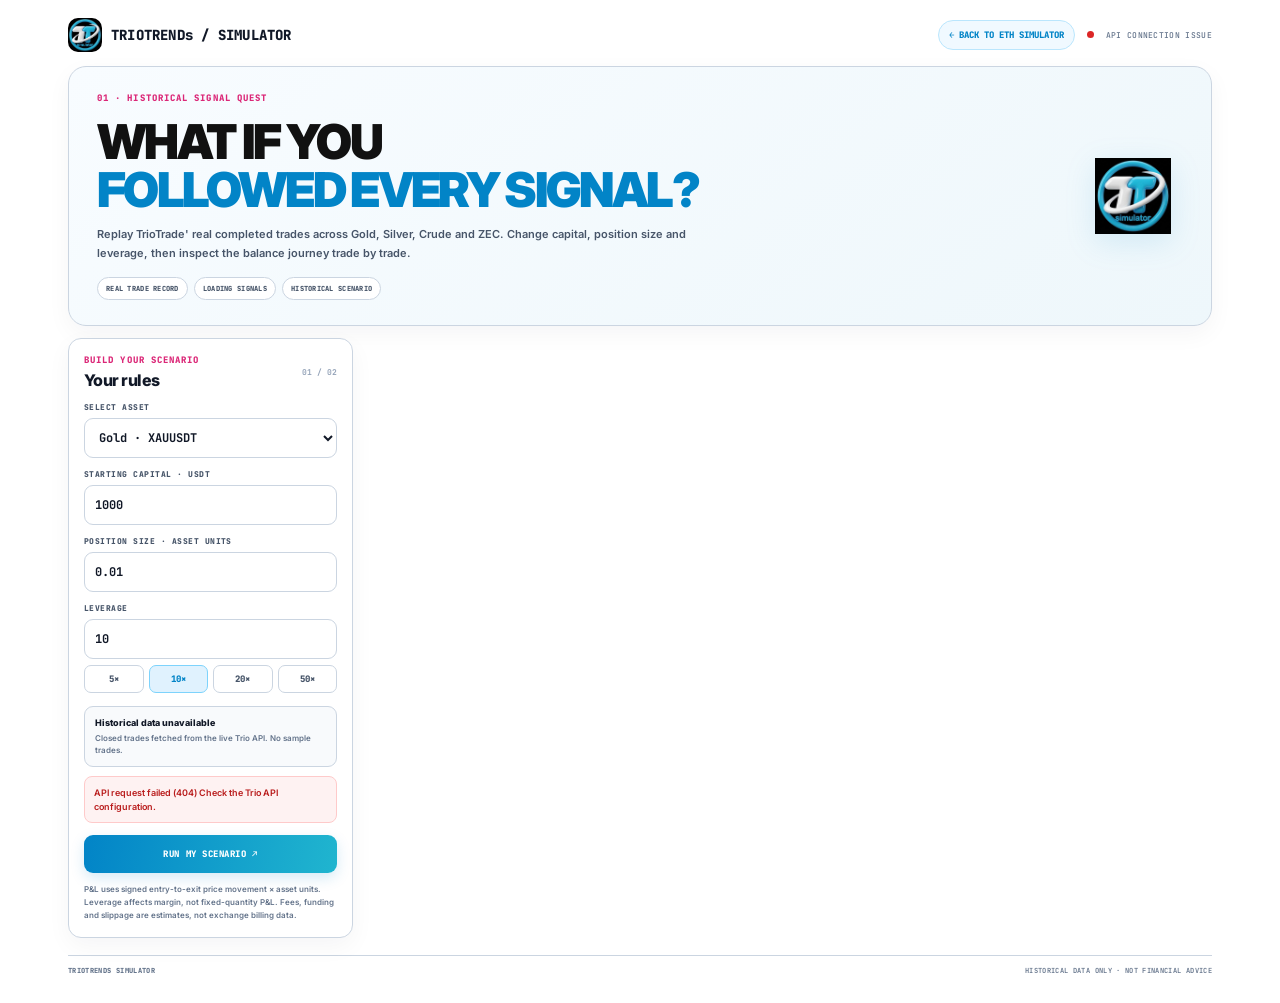
==== commit 38b92cbb: "TRIO SIM ZEC Replica" ====
--- a/trio/index.html
+++ b/trio/index.html
@@ -7,13 +7,13 @@
 <meta name="mobile-web-app-capable" content="yes">
 <meta name="apple-mobile-web-app-capable" content="yes">
 <meta name="apple-mobile-web-app-status-bar-style" content="default">
-<meta name="apple-mobile-web-app-title" content="TrioTrends">
+<meta name="apple-mobile-web-app-title" content="TrioTrade">
 <link rel="manifest" href="/trio/manifest.webmanifest">
 <link rel="icon" type="image/png" sizes="192x192" href="/trio/icons/trio-192.png">
 <link rel="apple-touch-icon" sizes="180x180" href="/trio/icons/trio-180.png">
-<title>TrioTrends Simulator | ETHSim</title>
+<title>TrioTrade Simulator | ETHSim</title>
 <link rel="stylesheet" href="/css/sip.css?v=ethsim-clone-1">
-<link rel="stylesheet" href="/trio/trio.css?v=ethsim-visual-replica-2">
+<link rel="stylesheet" href="/trio/trio.css?v=mobile-replica-20261103-2">
 </head>
 <body>
 <div class="app trio-app">
@@ -22,7 +22,7 @@
     <div class="top-right"><button class="trio-pwa-install" id="trioInstallBtn" type="button" hidden>INSTALL APP</button><a class="trio-install" href="/">← BACK TO ETH SIMULATOR</a><div class="live" id="apiState"><i id="apiDot"></i> CONNECTING TO TRIO API</div></div>
   </header>
   <section class="hero trio-hero">
-    <div class="trio-hero-copy"><div class="trio-kicker">01 · HISTORICAL SIGNAL QUEST</div><h1>WHAT IF YOU<br><span>FOLLOWED EVERY SIGNAL?</span></h1><p>Replay TrioTrade's real completed trades across Gold, Silver, Crude and ZEC. Change capital, position size and leverage, then inspect the balance journey trade by trade.</p><div class="trio-pills"><span>REAL TRADE RECORD</span><span id="loadedCount">LOADING SIGNALS</span><span>HISTORICAL SCENARIO</span></div></div>
+    <div class="trio-hero-copy"><div class="trio-kicker">01 · HISTORICAL SIGNAL QUEST</div><h1>WHAT IF YOU<br><span>FOLLOWED EVERY SIGNAL?</span></h1><p>Replay TrioTrade' real completed trades across Gold, Silver, Crude and ZEC. Change capital, position size and leverage, then inspect the balance journey trade by trade.</p><div class="trio-pills"><span>REAL TRADE RECORD</span><span id="loadedCount">LOADING SIGNALS</span><span>HISTORICAL SCENARIO</span></div></div>
     <div class="trio-hero-mark"><img src="/trio/trio-logo.png" alt="TrioTrade Gold Silver Crude Oil"></div>
   </section>
   <main class="trio-layout">
@@ -53,9 +53,9 @@
       </div>
     </section>
   </main>
-  <footer class="trio-footer">TRIOTRADE SIMULATOR <span>HISTORICAL DATA ONLY · NOT FINANCIAL ADVICE</span></footer>
+  <footer class="trio-footer">TRIOTRENDS SIMULATOR <span>HISTORICAL DATA ONLY · NOT FINANCIAL ADVICE</span></footer>
 </div>
-<script src="/trio/trio.js?v=ethsim-visual-replica-2"></script>
+<script src="/trio/trio.js?v=mobile-replica-20261103-2"></script>
 <script>
 (() => {
   if ('serviceWorker' in navigator) {
--- a/trio/trio.css
+++ b/trio/trio.css
@@ -8,85 +8,93 @@
 .trio-pwa-install{font:800 9px 'JetBrains Mono',monospace;color:var(--trio-blue);text-decoration:none;border:1px solid #bae6fd;border-radius:999px;padding:8px 10px;background:#f0f9ff;cursor:pointer}.trio-pwa-install[hidden]{display:none!important}
 @media(max-width:680px){.trio-pwa-install{font-size:7px;padding:6px}}
 
-/* ETHsim visual parity: same white canvas, blue/pink accents, roomy cards and mobile-first flow. */
-.trio-app{max-width:1180px;margin:0 auto;padding:18px 18px 40px;color:#111;font-family:Inter,system-ui,sans-serif}
-.trio-app .trio-hero{min-height:300px;border-radius:24px;padding:30px 32px;background:linear-gradient(135deg,#f8fafc,#f1f5f9 58%,#e2e8f0);border-color:#cbd5e1;box-shadow:0 12px 30px rgba(0,0,0,.04)}
-.trio-app .trio-hero h1{font-size:clamp(34px,5.8vw,62px);line-height:.98;letter-spacing:-.045em;margin:12px 0 15px}
-.trio-app .trio-hero p{font-size:13px;line-height:1.7;color:#334155}
-.trio-app .trio-hero-mark img{width:100px;height:100px}
-.trio-app .card{border-radius:18px;box-shadow:0 10px 30px rgba(0,0,0,.04)}
-.trio-app .trio-controls{padding:16px}
-.trio-app .trio-section-head h2,.trio-app .trio-section-head h3{font-size:15px}
-.trio-app .trio-metric{border-radius:11px;padding:12px;background:#f8fafc}
-.trio-app .trio-monthly-trades{overflow-x:auto;-webkit-overflow-scrolling:touch}
-.trio-app .trio-monthly-trades table{min-width:680px}
-@media(max-width:760px){
-  html,body{width:100%;max-width:100%;overflow-x:hidden}
-  .trio-app{width:100%;max-width:100%;padding:10px 8px 30px;overflow-x:clip}
-  .trio-app .trio-topbar{display:flex;flex-direction:column;align-items:stretch;gap:9px;margin-bottom:10px}
-  .trio-app .brand{font-size:12px;gap:8px}
-  .trio-app .brand img{width:32px;height:32px}
-  .trio-app .trio-topbar .top-right{display:flex;width:100%;justify-content:flex-start;align-items:center;flex-wrap:wrap;gap:6px}
-  .trio-app .trio-install,.trio-app .trio-pwa-install{font-size:9px;padding:9px 11px}
-  .trio-app .live{font-size:8px}
-  .trio-app .trio-hero{display:block;min-height:0;padding:22px 16px 18px;border-radius:22px;position:relative}
-  .trio-app .trio-hero-copy{max-width:100%;position:relative;z-index:1}
-  .trio-app .trio-hero h1{font-size:clamp(31px,9vw,43px);max-width:100%;margin:13px 0 12px;line-height:.98}
-  .trio-app .trio-hero p{font-size:12px;line-height:1.65;max-width:100%;padding-right:0}
-  .trio-app .trio-hero-mark{display:none}
-  .trio-app .trio-pills{gap:6px;margin-top:13px}
-  .trio-app .trio-pills span{font-size:7px;padding:7px 8px}
-  .trio-app .trio-layout{display:flex;flex-direction:column;width:100%;gap:12px;margin-top:12px}
-  .trio-app .trio-controls,.trio-app .trio-results-column{width:100%;min-width:0;max-width:100%}
-  .trio-app .trio-controls{position:static;padding:15px;border-radius:18px}
-  .trio-app .trio-section-head{align-items:center;margin-bottom:13px}
-  .trio-app .trio-section-head h2,.trio-app .trio-section-head h3{font-size:17px}
-  .trio-app .field{margin-top:13px}
-  .trio-app .field label,.trio-app .trio-month-label{font-size:9px}
-  .trio-app .field input,.trio-app .field select,.trio-app .trio-month-row select{height:46px;font-size:14px;border-radius:11px;padding:0 12px;max-width:100%}
-  .trio-app .trio-quick-lev button{padding:10px 3px;font-size:10px}
-  .trio-app .trio-data-note{padding:12px;border-radius:11px}
-  .trio-app .trio-data-note strong{font-size:10px}
-  .trio-app .trio-data-note small,.trio-app .trio-model-note{font-size:10px;line-height:1.55}
-  .trio-app .run{font-size:11px;padding:15px;border-radius:11px}
-  .trio-app .trio-result-heading{display:flex;flex-direction:column;align-items:flex-start;gap:8px;margin:8px 2px 12px}
-  .trio-app .trio-result-heading h2{font-size:27px}
-  .trio-app .trio-result-heading p{font-size:10px}
-  .trio-app .trio-summary{grid-template-columns:repeat(2,minmax(0,1fr));gap:7px}
-  .trio-app .trio-metric{min-width:0;padding:11px 10px;border-radius:12px}
-  .trio-app .trio-metric small{font-size:7px;line-height:1.4}
-  .trio-app .trio-metric strong{font-size:clamp(13px,4.2vw,18px);overflow-wrap:anywhere;white-space:normal}
-  .trio-app .trio-metric em{font-size:8px;line-height:1.4}
-  .trio-app .trio-risk-card,.trio-app .trio-chart-card,.trio-app .trio-month-card{padding:13px;margin-top:11px;border-radius:17px}
-  .trio-app .trio-risk-grid{grid-template-columns:repeat(2,minmax(0,1fr))}
-  .trio-app .trio-risk-grid>div{padding:10px;border-radius:10px}
-  .trio-app .trio-risk-grid strong{font-size:11px;overflow-wrap:anywhere}
-  .trio-app .trio-chart{height:180px;max-width:100%}
-  .trio-app .trio-month-row{display:flex;flex-direction:column;align-items:stretch;gap:8px}
-  .trio-app .trio-month-row select{width:100%;max-width:none}
-  .trio-app .trio-month-row span{font-size:10px}
-  .trio-app .trio-month-summary{grid-template-columns:repeat(2,minmax(0,1fr));gap:7px}
-  .trio-app .trio-month-summary>div{padding:10px;border-radius:10px;min-width:0}
-  .trio-app .trio-month-summary strong{font-size:11px;overflow-wrap:anywhere}
-  .trio-app .trio-monthly-trades{border:0;overflow:visible;margin-top:10px}
-  .trio-app .trio-monthly-trades table{display:block;width:100%;min-width:0;border:0}
-  .trio-app .trio-monthly-trades thead{display:none}
-  .trio-app .trio-monthly-trades tbody{display:grid;gap:8px}
-  .trio-app .trio-monthly-trades tr{display:grid;grid-template-columns:repeat(2,minmax(0,1fr));gap:0 12px;padding:8px 11px;border:1px solid #cbd5e1;border-radius:13px;background:#f8fafc}
-  .trio-app .trio-monthly-trades td{display:flex;flex-direction:column;gap:4px;min-width:0;padding:8px 0;border:0;white-space:normal;overflow-wrap:anywhere;font-size:10px;line-height:1.35}
-  .trio-app .trio-monthly-trades td:before{color:#64748b;font:800 7px 'JetBrains Mono',monospace;letter-spacing:.04em}
-  .trio-app .trio-monthly-trades td:nth-child(1):before{content:'TRADE'}
-  .trio-app .trio-monthly-trades td:nth-child(2):before{content:'ENTRY TIME'}
-  .trio-app .trio-monthly-trades td:nth-child(3):before{content:'SIDE'}
-  .trio-app .trio-monthly-trades td:nth-child(4):before{content:'ENTRY'}
-  .trio-app .trio-monthly-trades td:nth-child(5):before{content:'EXIT'}
-  .trio-app .trio-monthly-trades td:nth-child(6):before{content:'GROSS P&L'}
-  .trio-app .trio-monthly-trades td:nth-child(7):before{content:'EST. COSTS'}
-  .trio-app .trio-monthly-trades td:nth-child(8):before{content:'NET P&L'}
-  .trio-app .trio-monthly-trades td:nth-child(9):before{content:'CAPITAL BEFORE'}
-  .trio-app .trio-monthly-trades td:nth-child(10):before{content:'CAPITAL AFTER'}
-  .trio-app .trio-disclaimer{padding:12px;border-radius:12px}
-  .trio-app .trio-disclaimer p{font-size:9px}
-  .trio-app .trio-footer{display:flex;flex-direction:column;gap:5px;font-size:7px;overflow-wrap:anywhere}
+/* ETHsim mobile replica hardening: scoped to Trio page and intentionally loaded last. */
+html{width:100%;max-width:100%;overflow-x:clip;overscroll-behavior-x:none;-webkit-text-size-adjust:100%}
+body{width:100%;max-width:100%;margin:0;overflow-x:clip;overscroll-behavior-x:none;background:#fff}
+body:has(.trio-app){min-width:0}
+.trio-app,.trio-app *{box-sizing:border-box;min-width:0}
+.trio-app{display:block;width:100%;max-width:1180px;min-height:100svh;margin:0 auto;padding:18px 18px calc(28px + env(safe-area-inset-bottom));overflow-x:clip}
+.trio-app .trio-topbar,.trio-app .trio-hero,.trio-app .trio-layout,.trio-app .trio-results-column,.trio-app #results{width:100%;max-width:100%;min-width:0}
+.trio-app .trio-layout{grid-template-columns:285px minmax(0,1fr)}
+.trio-app .trio-hero{grid-template-columns:minmax(0,1fr) 100px}
+.trio-app .trio-monthly-trades{width:100%;max-width:100%;min-width:0;overflow:hidden}
+.trio-app .trio-monthly-trades table{width:100%;min-width:0;table-layout:fixed}
+.trio-app .trio-monthly-trades th,.trio-app .trio-monthly-trades td{overflow-wrap:anywhere;white-space:normal}
+.trio-app .trio-chart{width:100%;max-width:100%;min-width:0}
+.trio-app input,.trio-app select,.trio-app button{max-width:100%;touch-action:manipulation}
+@media(max-width:900px){
+ .trio-app{padding:12px 12px calc(24px + env(safe-area-inset-bottom))}
+ .trio-app .trio-layout{grid-template-columns:minmax(0,1fr)}
+ .trio-app .trio-controls{position:static;width:100%}
+ .trio-app .trio-results-column{width:100%}
+ .trio-app .trio-summary{grid-template-columns:repeat(2,minmax(0,1fr))}
 }
-@media(max-width:360px){.trio-app .trio-hero h1{font-size:29px}.trio-app .trio-summary{gap:5px}.trio-app .trio-metric{padding:9px 8px}}
+@media(max-width:600px){
+ html,body{overflow-x:clip!important;width:100%!important;max-width:100%!important}
+ .trio-app{width:100%!important;max-width:100%!important;margin:0!important;padding:10px 10px calc(22px + env(safe-area-inset-bottom))!important;overflow-x:clip!important}
+ .trio-app .trio-topbar{display:flex;flex-direction:column;align-items:stretch;gap:8px;margin-bottom:10px}
+ .trio-app .brand{font-size:11px;line-height:1.2;max-width:100%;overflow-wrap:anywhere}
+ .trio-app .brand img{width:32px;height:32px;flex:0 0 32px}
+ .trio-app .top-right{display:flex;width:100%;justify-content:flex-start;align-items:center;gap:6px;flex-wrap:wrap}
+ .trio-app .trio-install,.trio-app .trio-pwa-install{font-size:9px;padding:8px 10px;min-height:34px}
+ .trio-app .live{width:100%;font-size:8px;line-height:1.5}
+ .trio-app .trio-hero{display:block;width:100%;padding:18px 14px;border-radius:16px;min-height:0}
+ .trio-app .trio-hero h1{font-size:clamp(27px,8vw,36px);line-height:.99;letter-spacing:-.05em;margin:10px 0}
+ .trio-app .trio-hero p{font-size:11px;line-height:1.6}
+ .trio-app .trio-hero-mark{display:none}
+ .trio-app .trio-pills{gap:5px;margin-top:12px}
+ .trio-app .trio-pills span{font-size:7px;padding:6px 7px;max-width:100%;overflow-wrap:anywhere}
+ .trio-app .trio-layout{display:flex;flex-direction:column;gap:10px;margin-top:10px;width:100%}
+ .trio-app .trio-controls{width:100%;padding:13px;border-radius:13px}
+ .trio-app .trio-section-head{align-items:flex-start}
+ .trio-app .trio-section-head h2,.trio-app .trio-section-head h3{font-size:15px}
+ .trio-app .field{width:100%;margin-top:12px}
+ .trio-app .field label,.trio-app .trio-month-label{font-size:9px;line-height:1.4}
+ .trio-app .field input,.trio-app .field select,.trio-app .trio-month-row select{width:100%;max-width:100%;height:46px;font-size:14px;padding:0 11px}
+ .trio-app .trio-quick-lev{grid-template-columns:repeat(4,minmax(0,1fr));gap:6px}
+ .trio-app .trio-quick-lev button{min-height:40px;font-size:11px}
+ .trio-app .run{min-height:46px;font-size:10px}
+ .trio-app .trio-model-note{font-size:9px;line-height:1.6}
+ .trio-app .trio-results-column,.trio-app #results{width:100%;max-width:100%;min-width:0}
+ .trio-app .trio-result-heading{display:flex;align-items:flex-start;flex-direction:column;gap:6px;margin:4px 1px 10px}
+ .trio-app .trio-result-heading h2{font-size:22px;line-height:1.1}
+ .trio-app .trio-result-heading p{font-size:10px;line-height:1.5;overflow-wrap:anywhere}
+ .trio-app .trio-summary{grid-template-columns:repeat(2,minmax(0,1fr));gap:7px}
+ .trio-app .trio-metric{padding:10px 9px;min-width:0}
+ .trio-app .trio-metric small{font-size:7px;line-height:1.4;overflow-wrap:anywhere}
+ .trio-app .trio-metric strong{font-size:clamp(12px,3.8vw,17px);overflow-wrap:anywhere;word-break:break-word}
+ .trio-app .trio-metric em{font-size:8px;line-height:1.4}
+ .trio-app .trio-risk-card,.trio-app .trio-chart-card,.trio-app .trio-month-card{padding:11px;margin-top:10px;width:100%;max-width:100%;min-width:0}
+ .trio-app .trio-risk-grid{grid-template-columns:repeat(2,minmax(0,1fr))}
+ .trio-app .trio-risk-grid>div{padding:9px;min-width:0}
+ .trio-app .trio-risk-grid small{font-size:7px;line-height:1.4}
+ .trio-app .trio-risk-grid strong{font-size:11px;overflow-wrap:anywhere;word-break:break-word}
+ .trio-app .trio-chart{height:175px;overflow:hidden}
+ .trio-app .trio-month-row{display:flex;flex-direction:column;align-items:stretch;gap:7px;width:100%}
+ .trio-app .trio-month-row select{max-width:none}
+ .trio-app .trio-month-row span{font-size:9px;line-height:1.5;overflow-wrap:anywhere}
+ .trio-app .trio-month-summary{grid-template-columns:repeat(2,minmax(0,1fr));gap:6px}
+ .trio-app .trio-month-summary>div{min-width:0;padding:9px}
+ .trio-app .trio-month-summary small{font-size:7px}
+ .trio-app .trio-month-summary strong{font-size:11px;overflow-wrap:anywhere;word-break:break-word}
+ .trio-app .trio-monthly-trades{border:0;overflow:visible}
+ .trio-app .trio-monthly-trades table{display:block;width:100%;min-width:0!important;border:0;border-collapse:separate}
+ .trio-app .trio-monthly-trades thead{display:none}
+ .trio-app .trio-monthly-trades tbody{display:grid;grid-template-columns:minmax(0,1fr);gap:8px;width:100%}
+ .trio-app .trio-monthly-trades tr{display:grid;grid-template-columns:repeat(2,minmax(0,1fr));gap:0 12px;width:100%;padding:7px 10px;border:1px solid #cbd5e1;border-radius:11px;background:#fff;box-shadow:0 2px 8px rgba(15,23,42,.025)}
+ .trio-app .trio-monthly-trades td{display:flex;flex-direction:column;justify-content:flex-start;gap:4px;min-width:0;padding:7px 0;border:0;white-space:normal;overflow-wrap:anywhere;word-break:break-word;font-size:10px;line-height:1.35}
+ .trio-app .trio-monthly-trades td:before{display:block;color:#64748b;font:800 7px/1.3 'JetBrains Mono',monospace;letter-spacing:.04em}
+ .trio-app .trio-monthly-trades td:nth-child(1):before{content:'TRADE'}
+ .trio-app .trio-monthly-trades td:nth-child(2):before{content:'ENTRY TIME'}
+ .trio-app .trio-monthly-trades td:nth-child(3):before{content:'SIDE'}
+ .trio-app .trio-monthly-trades td:nth-child(4):before{content:'ENTRY'}
+ .trio-app .trio-monthly-trades td:nth-child(5):before{content:'EXIT'}
+ .trio-app .trio-monthly-trades td:nth-child(6):before{content:'GROSS P&L'}
+ .trio-app .trio-monthly-trades td:nth-child(7):before{content:'EST. COSTS'}
+ .trio-app .trio-monthly-trades td:nth-child(8):before{content:'NET P&L'}
+ .trio-app .trio-monthly-trades td:nth-child(9):before{content:'CAPITAL BEFORE'}
+ .trio-app .trio-monthly-trades td:nth-child(10):before{content:'CAPITAL AFTER'}
+ .trio-app .trio-monthly-trades td:nth-child(2){grid-column:span 2}
+ .trio-app .trio-footer{display:flex;flex-direction:column;gap:5px;font-size:7px;line-height:1.5;overflow-wrap:anywhere}
+}
+@media(display-mode:standalone){.trio-app{padding-top:calc(10px + env(safe-area-inset-top))}}
